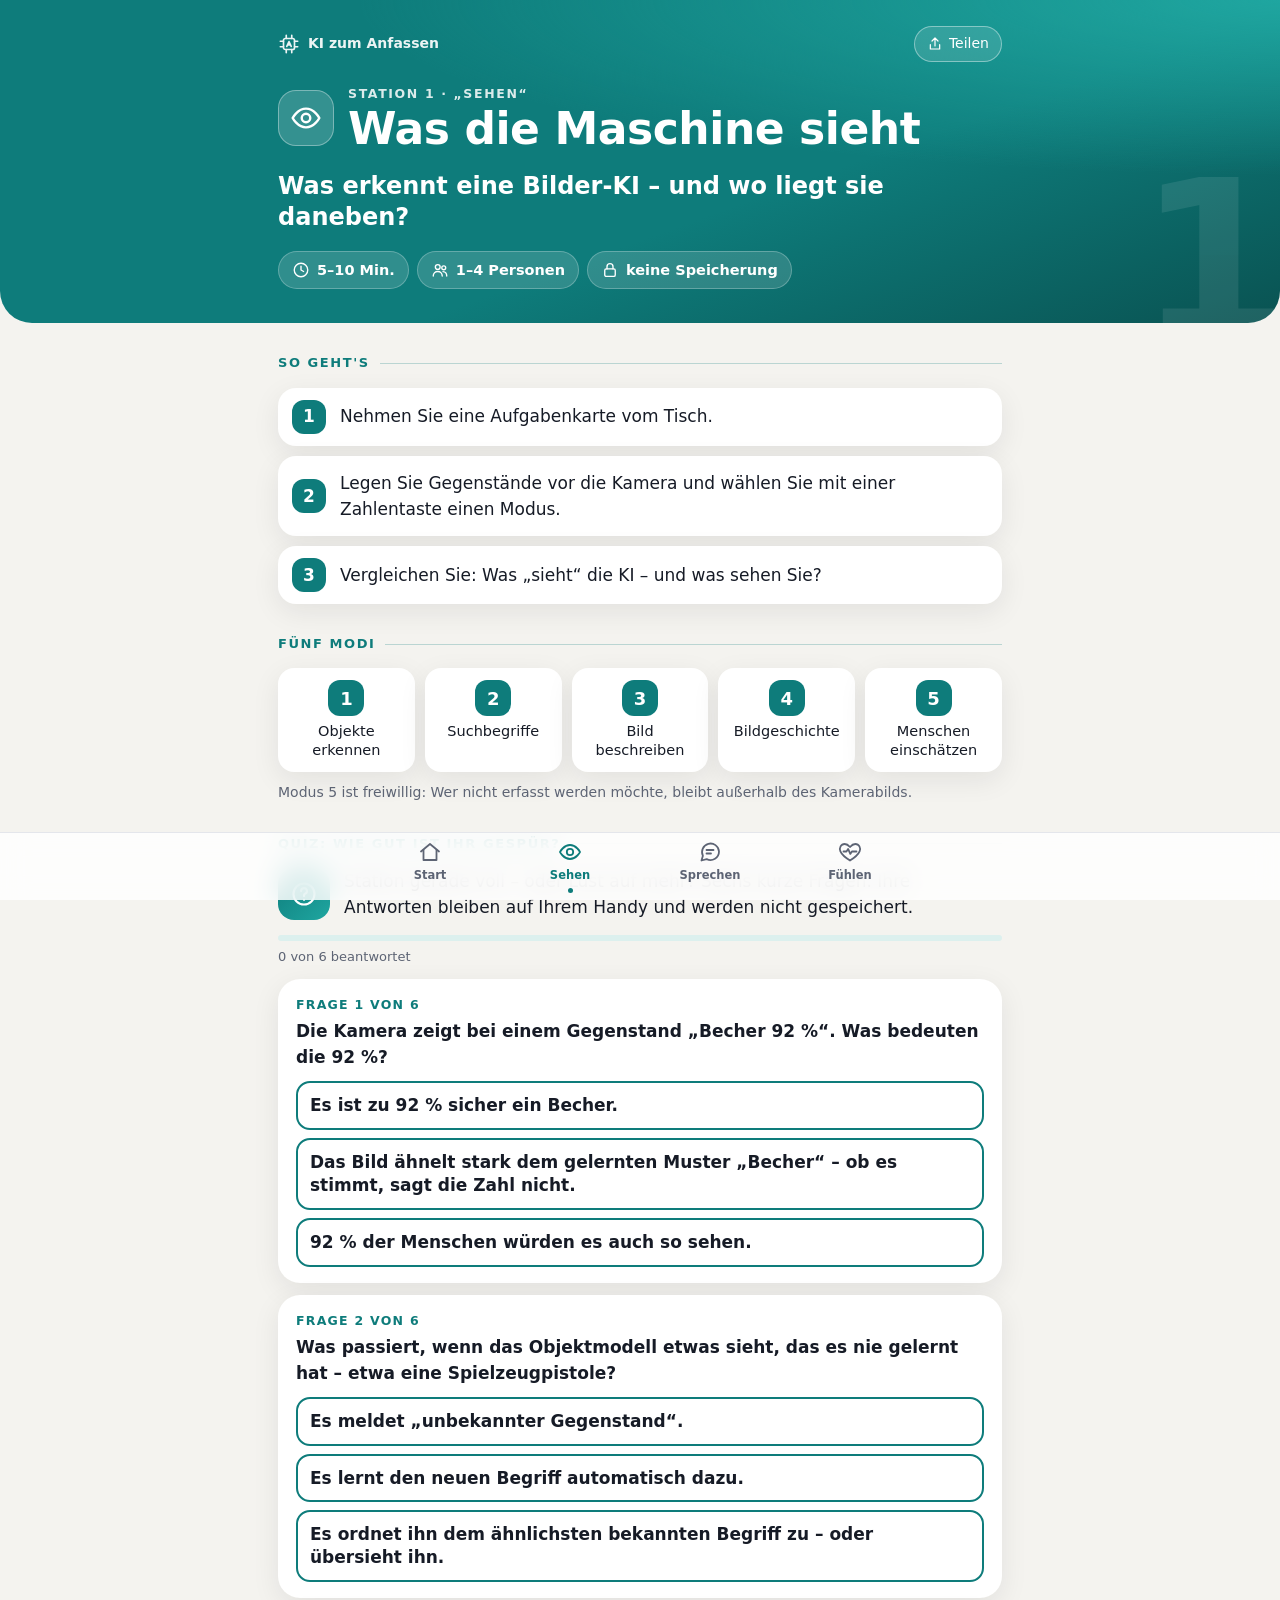
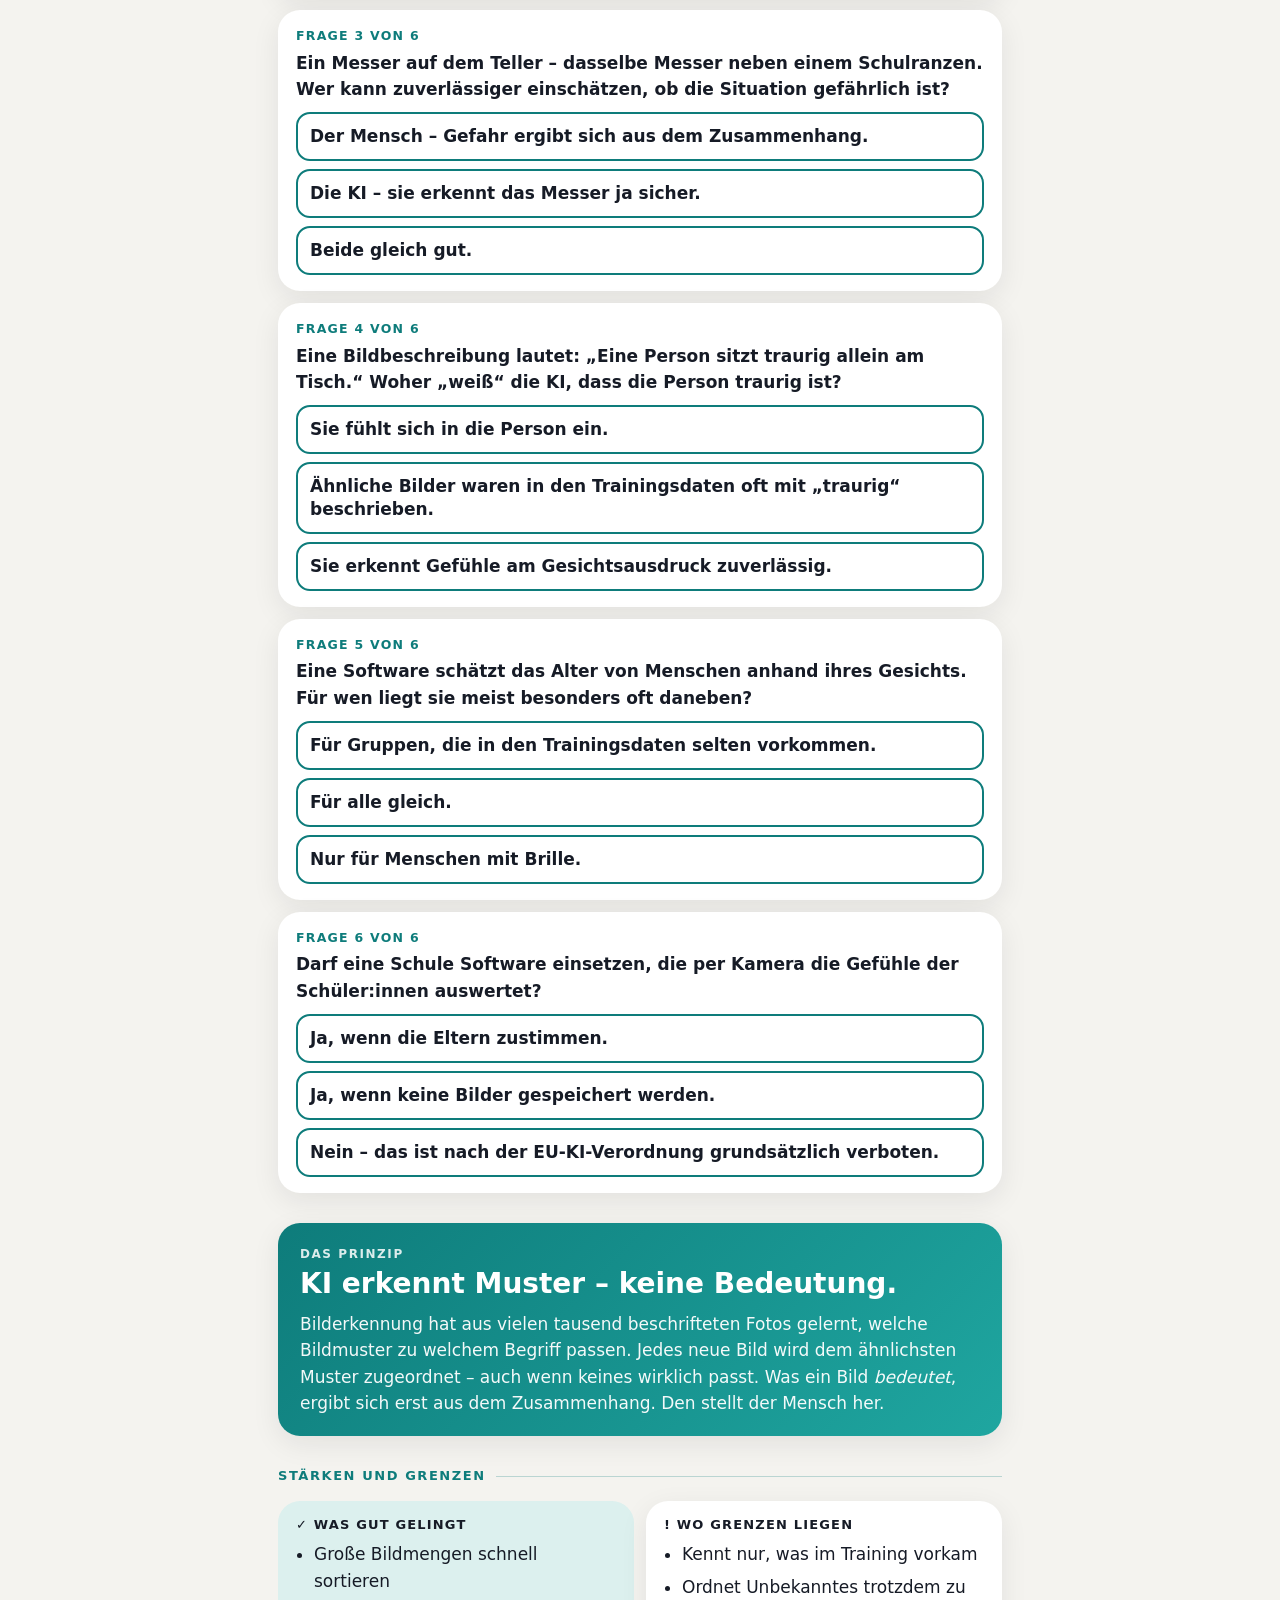
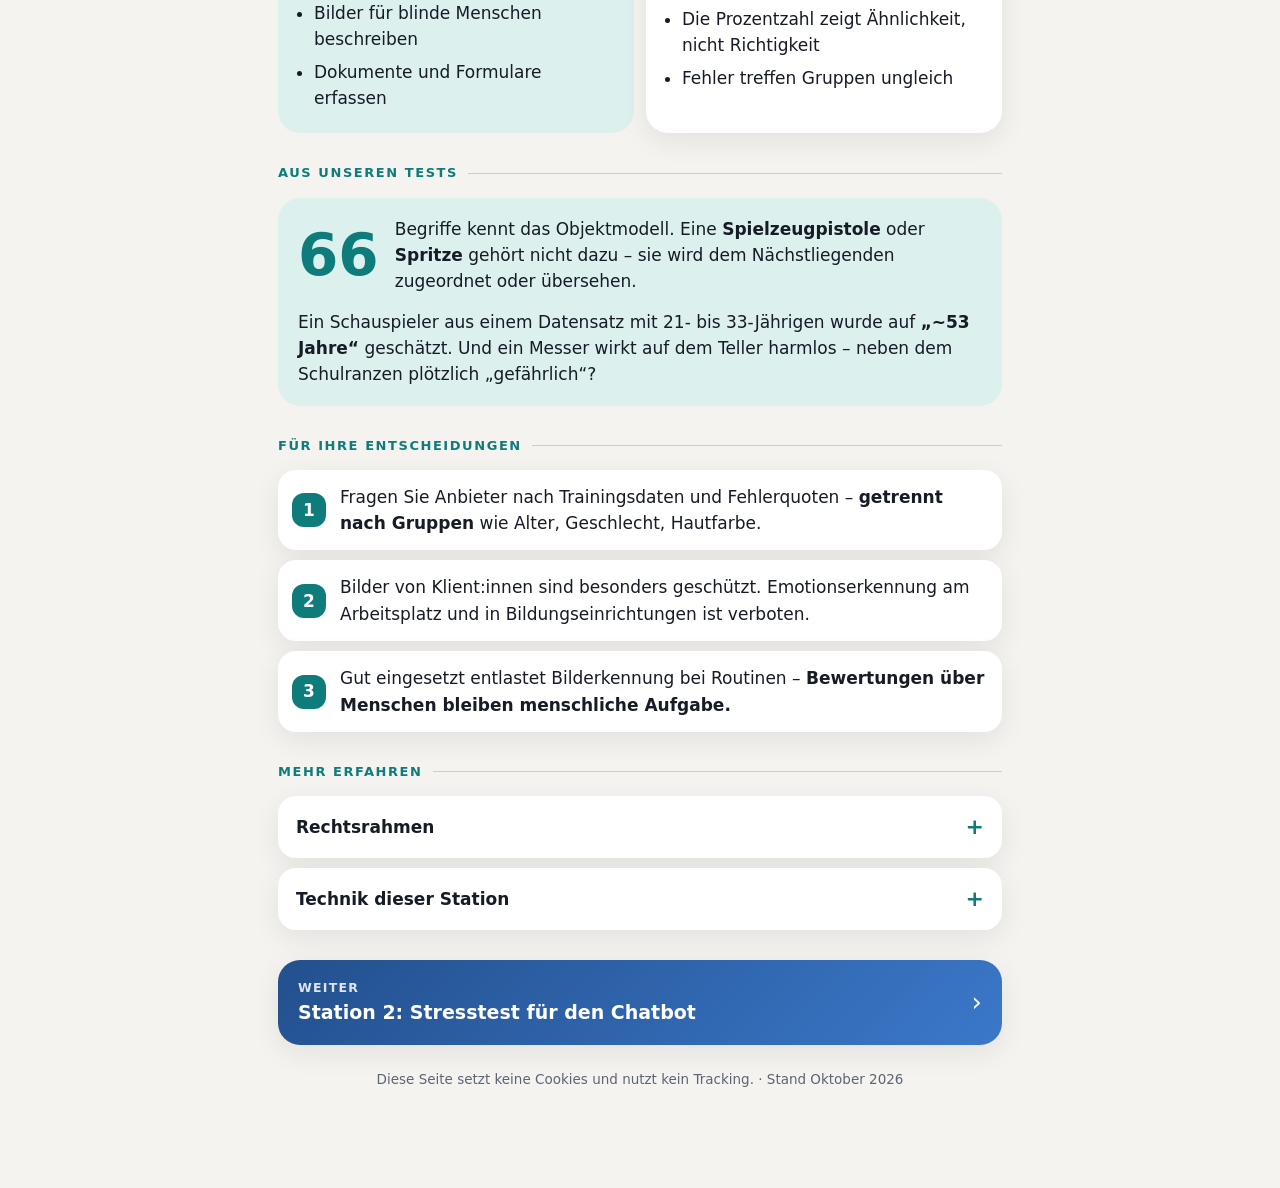
==== site/station-1.html @ 9f05d9ee "changed order" ====
<!DOCTYPE html>
<html lang="de">
<head>
<meta charset="utf-8">
<meta name="viewport" content="width=device-width, initial-scale=1, viewport-fit=cover">
<meta name="description" content="Station 1 „Sehen“: Was erkennt eine Bilder-KI – und wo liegt sie daneben?">
<meta name="theme-color" content="#0e7c7b">
<title>Station 1 · „Sehen“ – Was die Maschine sieht</title>
<link rel="icon" href="assets/favicon.svg" type="image/svg+xml">
<link rel="stylesheet" href="assets/style.css">
<script src="assets/app.js" defer></script>
</head>
<body class="st1" data-page="1">

<header class="hero" data-big="1">
  <div class="wrap">
    <div class="top">
      <a class="brand" href="index.html"><span data-icon="chip"></span>KI zum Anfassen</a>
      <button class="share" type="button"></button>
    </div>
    <div class="head">
      <span class="num" data-icon="eye"></span>
      <div><div class="kicker">Station 1 · „Sehen“</div><h1>Was die Maschine sieht</h1></div>
    </div>
    <p class="lead">Was erkennt eine Bilder-KI – und wo liegt sie daneben?</p>
    <div class="pills">
      <span class="pill"><span data-icon="clock"></span>5–10 Min.</span>
      <span class="pill"><span data-icon="people"></span>1–4 Personen</span>
      <span class="pill"><span data-icon="lock"></span>keine Speicherung</span>
    </div>
  </div>
</header>

<main class="wrap">

  <section class="reveal">
    <h2>So geht's</h2>
    <ol class="steps">
      <li>Nehmen Sie eine Aufgabenkarte vom Tisch.</li>
      <li>Legen Sie Gegenstände vor die Kamera und wählen Sie mit einer Zahlentaste einen Modus.</li>
      <li>Vergleichen Sie: Was „sieht“ die KI – und was sehen Sie?</li>
    </ol>
  </section>

  <section class="reveal">
    <h2>Fünf Modi</h2>
    <div class="modes">
      <div><b>1</b>Objekte erkennen</div>
      <div><b>2</b>Suchbegriffe</div>
      <div><b>3</b>Bild beschreiben</div>
      <div><b>4</b>Bildgeschichte</div>
      <div><b>5</b>Menschen einschätzen</div>
    </div>
    <p class="small muted" style="margin-top:10px">Modus 5 ist freiwillig: Wer nicht erfasst werden möchte, bleibt außerhalb des Kamerabilds.</p>
  </section>

  <section class="reveal quiz" id="quiz">
    <h2>Quiz: Wie gut ist Ihr Gespür?</h2>
    <div class="quiz-intro">
      <span class="badge" data-icon="quiz"></span>
      <p>Station gerade voll – oder Lust auf mehr? Sechs kurze Fragen. Ihre Antworten bleiben auf Ihrem Handy und werden nicht gespeichert.</p>
    </div>
    <div class="progress"><span></span></div>
    <div class="progress-label"></div>

    <div class="qq" data-answer="b">
      <div class="qn"></div>
      <p class="q">Die Kamera zeigt bei einem Gegenstand „Becher 92 %“. Was bedeuten die 92 %?</p>
      <div class="opts">
        <button type="button" data-a="a">Es ist zu 92 % sicher ein Becher.</button>
        <button type="button" data-a="b">Das Bild ähnelt stark dem gelernten Muster „Becher“ – ob es stimmt, sagt die Zahl nicht.</button>
        <button type="button" data-a="c">92 % der Menschen würden es auch so sehen.</button>
      </div>
      <div class="res">Die Zahl beschreibt Ähnlichkeit, nicht Richtigkeit. Auch völlig falsche Zuordnungen können hohe Werte haben.</div>
    </div>

    <div class="qq" data-answer="c">
      <div class="qn"></div>
      <p class="q">Was passiert, wenn das Objektmodell etwas sieht, das es nie gelernt hat – etwa eine Spielzeugpistole?</p>
      <div class="opts">
        <button type="button" data-a="a">Es meldet „unbekannter Gegenstand“.</button>
        <button type="button" data-a="b">Es lernt den neuen Begriff automatisch dazu.</button>
        <button type="button" data-a="c">Es ordnet ihn dem ähnlichsten bekannten Begriff zu – oder übersieht ihn.</button>
      </div>
      <div class="res">Das Modell kennt nur seine 80 gelernten Begriffe und lernt im Einsatz nicht dazu. Alles andere wird irgendwo einsortiert.</div>
    </div>

    <div class="qq" data-answer="a">
      <div class="qn"></div>
      <p class="q">Ein Messer auf dem Teller – dasselbe Messer neben einem Schulranzen. Wer kann zuverlässiger einschätzen, ob die Situation gefährlich ist?</p>
      <div class="opts">
        <button type="button" data-a="a">Der Mensch – Gefahr ergibt sich aus dem Zusammenhang.</button>
        <button type="button" data-a="b">Die KI – sie erkennt das Messer ja sicher.</button>
        <button type="button" data-a="c">Beide gleich gut.</button>
      </div>
      <div class="res">Ein Bildmodell sieht Pixel und Muster. Absicht, Vorgeschichte und Bedeutung einer Situation kennt es nicht.</div>
    </div>

    <div class="qq" data-answer="b">
      <div class="qn"></div>
      <p class="q">Eine Bildbeschreibung lautet: „Eine Person sitzt traurig allein am Tisch.“ Woher „weiß“ die KI, dass die Person traurig ist?</p>
      <div class="opts">
        <button type="button" data-a="a">Sie fühlt sich in die Person ein.</button>
        <button type="button" data-a="b">Ähnliche Bilder waren in den Trainingsdaten oft mit „traurig“ beschrieben.</button>
        <button type="button" data-a="c">Sie erkennt Gefühle am Gesichtsausdruck zuverlässig.</button>
      </div>
      <div class="res">Die Beschreibung entsteht aus gelernten Bild-Text-Mustern. Sie klingt einfühlsam, aber niemand fühlt mit – das ist die Vermenschlichungsfalle.</div>
    </div>

    <div class="qq" data-answer="a">
      <div class="qn"></div>
      <p class="q">Eine Software schätzt das Alter von Menschen anhand ihres Gesichts. Für wen liegt sie meist besonders oft daneben?</p>
      <div class="opts">
        <button type="button" data-a="a">Für Gruppen, die in den Trainingsdaten selten vorkommen.</button>
        <button type="button" data-a="b">Für alle gleich.</button>
        <button type="button" data-a="c">Nur für Menschen mit Brille.</button>
      </div>
      <div class="res">Fehler treffen Gruppen ungleich – etwa Kinder, ältere Menschen oder Menschen mit dunkler Hautfarbe, wenn sie im Training seltener vorkamen. Fragen Sie Anbieter deshalb nach Fehlerquoten je Gruppe.</div>
    </div>

    <div class="qq" data-answer="c">
      <div class="qn"></div>
      <p class="q">Darf eine Schule Software einsetzen, die per Kamera die Gefühle der Schüler:innen auswertet?</p>
      <div class="opts">
        <button type="button" data-a="a">Ja, wenn die Eltern zustimmen.</button>
        <button type="button" data-a="b">Ja, wenn keine Bilder gespeichert werden.</button>
        <button type="button" data-a="c">Nein – das ist nach der EU-KI-Verordnung grundsätzlich verboten.</button>
      </div>
      <div class="res">Emotionserkennung am Arbeitsplatz und in Bildungseinrichtungen ist seit Februar 2025 verboten – außer aus medizinischen oder Sicherheitsgründen (Art. 5 KI-Verordnung).</div>
    </div>

    <div class="score">
      <div class="ring"><div class="inner"><span><b>0</b><small></small></span></div></div>
      <h3></h3>
      <p></p>
      <button type="button" class="again">Nochmal spielen</button>
    </div>
  </section>

  <section class="reveal">
    <div class="prinzip">
      <small>Das Prinzip</small>
      <strong>KI erkennt Muster – keine Bedeutung.</strong>
      <p>Bilderkennung hat aus vielen tausend beschrifteten Fotos gelernt, welche Bildmuster zu welchem Begriff passen. Jedes neue Bild wird dem ähnlichsten Muster zugeordnet – auch wenn keines wirklich passt. Was ein Bild <i>bedeutet</i>, ergibt sich erst aus dem Zusammenhang. Den stellt der Mensch her.</p>
    </div>
  </section>

  <section class="reveal">
    <h2>Stärken und Grenzen</h2>
    <div class="sg">
      <div class="plus"><h3>✓ Was gut gelingt</h3><ul>
        <li>Große Bildmengen schnell sortieren</li>
        <li>Bilder für blinde Menschen beschreiben</li>
        <li>Dokumente und Formulare erfassen</li></ul></div>
      <div class="minus"><h3>! Wo Grenzen liegen</h3><ul>
        <li>Kennt nur, was im Training vorkam</li>
        <li>Ordnet Unbekanntes trotzdem zu</li>
        <li>Die Prozentzahl zeigt Ähnlichkeit, nicht Richtigkeit</li>
        <li>Fehler treffen Gruppen ungleich</li></ul></div>
    </div>
  </section>

  <section class="reveal">
    <h2>Aus unseren Tests</h2>
    <div class="soft">
      <div class="big80"><span class="val" data-count="80">80</span><p style="margin:0">Begriffe kennt das Objektmodell. Eine <b>Spielzeugpistole</b> oder <b>Spritze</b> gehört nicht dazu – sie wird dem Nächstliegenden zugeordnet oder übersehen.</p></div>
      <p style="margin-top:14px">Ein Schauspieler aus einem Datensatz mit 21- bis 33-Jährigen wurde auf <b>„~53 Jahre“</b> geschätzt. Und ein Messer wirkt auf dem Teller harmlos – neben dem Schulranzen plötzlich „gefährlich“?</p>
    </div>
  </section>

  <section class="reveal">
    <h2>Für Ihre Entscheidungen</h2>
    <ol class="steps">
      <li><span>Fragen Sie Anbieter nach Trainingsdaten und Fehlerquoten – <b>getrennt nach Gruppen</b> wie Alter, Geschlecht, Hautfarbe.</span></li>
      <li><span>Bilder von Klient:innen sind besonders geschützt. Emotionserkennung am Arbeitsplatz und in Bildungseinrichtungen ist verboten.</span></li>
      <li><span>Gut eingesetzt entlastet Bilderkennung bei Routinen – <b>Bewertungen über Menschen bleiben menschliche Aufgabe.</b></span></li>
    </ol>
  </section>

  <section class="reveal">
    <h2>Mehr erfahren</h2>
    <details>
      <summary>Rechtsrahmen</summary>
      <ul class="clean">
        <li>Biometrische Daten sind besonders geschützt (Art. 9 DSGVO).</li>
        <li>Biometrische KI-Systeme gelten häufig als Hochrisiko-KI (Anhang III KI-Verordnung).</li>
        <li>Emotionserkennung am Arbeitsplatz und in Bildungseinrichtungen ist verboten, außer aus medizinischen oder Sicherheitsgründen (Art. 5 Abs. 1 lit. f KI-Verordnung).</li>
      </ul>
      <p class="small muted">Stand Oktober 2026 · keine Rechtsberatung</p>
    </details>
    <details>
      <summary>Technik dieser Station</summary>
      <ul class="clean">
        <li><b>Objekte:</b> YOLO11, trainiert auf dem COCO-Datensatz (rund 120.000 Fotos, 80 Begriffe)</li>
        <li><b>Suchbegriffe:</b> YOLO-World – findet beliebige vorgegebene Begriffe</li>
        <li><b>Bildbeschreibung:</b> Gemma 3 (12 Mrd. Parameter, Google, frei verfügbar)</li>
        <li><b>Gesichter:</b> InsightFace (Alter, Geschlecht), HSEmotion (Emotion)</li>
        <li>Alles läuft lokal auf einem Laptop mit Grafikkarte – ohne Internet.</li>
      </ul>
      <p class="small muted">Quellen: Lin u.a. (2014): Microsoft COCO · Livingstone &amp; Russo (2018): RAVDESS</p>
    </details>
  </section>

  <a class="next st2 reveal" href="station-2.html"><span><small>Weiter</small><strong>Station 2: Stresstest für den Chatbot</strong></span><span style="font-size:26px">›</span></a>
</main>

<footer>Diese Seite setzt keine Cookies und nutzt kein Tracking. · Stand Oktober 2026<!--BUILD--></footer>
</body>
</html>
---- site/assets/style.css ----
/* KI zum Anfassen – Begleitseite. Mobil zuerst, keine externen Ressourcen, kein Tracking. */
:root {
  --ink: #161b26; --muted: #5d6474; --line: #e4e6eb; --bg: #f4f3ef; --card: #ffffff; --shadow: 0 8px 28px rgba(20, 24, 36, .08);
  --c0: #2b3140; --c0b: #4a5368; --c0-soft: #e9eaee;
  --c1: #0e7c7b; --c1b: #1fa6a0; --c1-soft: #dcf0ee;
  --c2: #23508e; --c2b: #3b78c9; --c2-soft: #e1e9f5;
  --c3: #a3283f; --c3b: #d0485f; --c3-soft: #f7e3e7;
  --accent: #f2b705;
  --radius: 22px;
  --nav-h: 68px;
}
@media (prefers-color-scheme: dark) {
  :root { --ink: #eceef3; --muted: #a3a9b6; --line: #2c3240; --bg: #11141b; --card: #1a1f29; --shadow: 0 8px 28px rgba(0,0,0,.35);
          --c0-soft: #232835; --c1-soft: #12302f; --c2-soft: #15233a; --c3-soft: #34161d; }
}
* { box-sizing: border-box; }
html { -webkit-text-size-adjust: 100%; scroll-behavior: smooth; }
body { margin: 0; font-family: system-ui, -apple-system, "Segoe UI", Roboto, "Helvetica Neue", Arial, sans-serif;
       font-size: 17px; line-height: 1.55; color: var(--ink); background: var(--bg);
       padding-bottom: calc(var(--nav-h) + env(safe-area-inset-bottom)); }
a { color: inherit; }
svg.ic { fill: none; stroke: currentColor; stroke-width: 1.8; stroke-linecap: round; stroke-linejoin: round; display: block; }

.st0 { --c: var(--c0); --cb: var(--c0b); --c-soft: var(--c0-soft); }
.st1 { --c: var(--c1); --cb: var(--c1b); --c-soft: var(--c1-soft); }
.st2 { --c: var(--c2); --cb: var(--c2b); --c-soft: var(--c2-soft); }
.st3 { --c: var(--c3); --cb: var(--c3b); --c-soft: var(--c3-soft); }

.wrap { max-width: 760px; margin: 0 auto; padding: 0 18px; }

/* ---------- Kopfbereich ---------- */
.hero { position: relative; overflow: hidden; color: #fff; padding: calc(26px + env(safe-area-inset-top)) 0 34px;
        background: radial-gradient(120% 90% at 100% 0%, var(--cb) 0%, transparent 60%), linear-gradient(160deg, var(--c), var(--c) 60%, #000 180%);
        border-radius: 0 0 32px 32px; }
.hero::after { content: attr(data-big); position: absolute; right: -10px; bottom: -48px; font-size: 220px; font-weight: 900;
               line-height: 1; opacity: .09; pointer-events: none; }
.hero .top { display: flex; align-items: center; justify-content: space-between; gap: 10px; margin-bottom: 22px; }
.brand { display: flex; align-items: center; gap: 8px; font-weight: 700; font-size: 14px; text-decoration: none; opacity: .92; }
.brand .ic { width: 22px; height: 22px; }
.share { appearance: none; border: 1px solid rgba(255,255,255,.4); background: rgba(255,255,255,.12); color: #fff;
         border-radius: 99px; padding: 6px 12px; font: inherit; font-size: 14px; display: inline-flex; align-items: center; gap: 6px; cursor: pointer; }
.share .ic { width: 16px; height: 16px; }
.hero .head { display: flex; align-items: center; gap: 14px; }
.hero .num { flex: none; width: 56px; height: 56px; border-radius: 18px; background: rgba(255,255,255,.16);
             border: 1px solid rgba(255,255,255,.35); display: flex; align-items: center; justify-content: center; }
.hero .num .ic { width: 32px; height: 32px; }
.kicker { font-size: 12.5px; letter-spacing: .13em; text-transform: uppercase; font-weight: 700; opacity: .85; }
.hero h1 { margin: 2px 0 0; font-size: clamp(28px, 7.5vw, 44px); line-height: 1.08; font-weight: 850; letter-spacing: -.01em; }
.hero .lead { margin: 18px 0 0; font-size: clamp(19px, 4.8vw, 24px); font-weight: 650; line-height: 1.3; }
.hero .pills { margin-top: 18px; }
.hero .pill { background: rgba(255,255,255,.14); color: #fff; border: 1px solid rgba(255,255,255,.25); }

/* ---------- Abschnitte ---------- */
main { padding-top: 6px; }
section { margin: 30px 0; }
h2 { display: flex; align-items: center; gap: 10px; font-size: 13px; letter-spacing: .12em; text-transform: uppercase;
     color: var(--c); margin: 0 0 14px; font-weight: 800; }
h2::after { content: ""; flex: 1; height: 1px; background: currentColor; opacity: .25; }
h3 { margin: 0 0 4px; font-size: 18px; line-height: 1.3; }
p { margin: 0 0 10px; }
.muted { color: var(--muted); }
.small { font-size: 14px; }

.card { background: var(--card); border-radius: var(--radius); padding: 18px 20px; box-shadow: var(--shadow); }
.card > :last-child { margin-bottom: 0; }
.soft { background: var(--c-soft); border-radius: var(--radius); padding: 18px 20px; }
.soft > :last-child { margin-bottom: 0; }

/* Prinzip */
.prinzip { position: relative; border-radius: var(--radius); padding: 22px 22px 20px; color: #fff;
           background: linear-gradient(135deg, var(--c), var(--cb)); box-shadow: var(--shadow); }
.prinzip small { display: block; font-size: 12px; letter-spacing: .13em; text-transform: uppercase; opacity: .85; font-weight: 700; margin-bottom: 4px; }
.prinzip strong { display: block; font-size: clamp(22px, 5.6vw, 28px); line-height: 1.2; font-weight: 850; }
.prinzip p { margin: 10px 0 0; opacity: .95; }

/* Schritte */
ol.steps { list-style: none; padding: 0; margin: 0; counter-reset: s; display: grid; gap: 10px; }
ol.steps li { counter-increment: s; position: relative; background: var(--card); box-shadow: var(--shadow);
              border-radius: 18px; padding: 14px 16px 14px 62px; min-height: 58px; display: flex; align-items: center; }
ol.steps li::before { content: counter(s); position: absolute; left: 14px; top: 50%; transform: translateY(-50%);
                      width: 34px; height: 34px; border-radius: 12px; background: var(--c); color: #fff; font-weight: 800;
                      display: flex; align-items: center; justify-content: center; }
ul.clean { padding-left: 20px; margin: 0; }
ul.clean li { margin-bottom: 8px; }

/* Pills */
.pills { display: flex; flex-wrap: wrap; gap: 8px; }
.pill { display: inline-flex; align-items: center; gap: 7px; background: var(--c-soft); border-radius: 99px;
        padding: 7px 13px; font-size: 14.5px; font-weight: 600; }
.pill .ic { width: 18px; height: 18px; }

/* Stärken / Grenzen */
.sg { display: grid; gap: 12px; }
@media (min-width: 620px) { .sg { grid-template-columns: 1fr 1fr; } }
.sg > div { border-radius: var(--radius); padding: 16px 18px; }
.sg .plus { background: var(--c-soft); }
.sg .minus { background: var(--card); box-shadow: var(--shadow); }
.sg h3 { font-size: 13px; text-transform: uppercase; letter-spacing: .09em; margin-bottom: 8px; }
.sg ul { margin: 0; padding-left: 18px; }
.sg li { margin-bottom: 6px; }

/* Modi-Raster */
.modes { display: grid; grid-template-columns: repeat(auto-fit, minmax(118px, 1fr)); gap: 10px; }
.modes div { background: var(--card); box-shadow: var(--shadow); border-radius: 16px; padding: 12px 10px; text-align: center; font-size: 14.5px; line-height: 1.3; }
.modes b { display: flex; align-items: center; justify-content: center; margin: 0 auto 6px; width: 36px; height: 36px;
           border-radius: 12px; background: var(--c); color: #fff; font-size: 18px; }

/* Zahlen / Raster */
.scores { display: grid; grid-template-columns: repeat(3, 1fr); gap: 10px; text-align: center; }
.scores > div { background: var(--card); box-shadow: var(--shadow); border-radius: 18px; padding: 14px 6px 12px; }
.scores .val { display: block; font-size: clamp(26px, 7vw, 34px); font-weight: 850; color: var(--c); line-height: 1.1; font-variant-numeric: tabular-nums; }
.scores span { font-size: 13.5px; color: var(--muted); }
.grid100 { display: grid; grid-template-columns: repeat(10, 1fr); gap: 2.5px; max-width: 110px; margin: 0 auto 10px; }
.grid100 i { aspect-ratio: 1; border-radius: 50%; border: 1.5px solid var(--c); transition: background-color .25s; }
.grid100 i.on { background: var(--c); }

.pair { display: grid; gap: 8px; margin-top: 10px; }
@media (min-width: 520px) { .pair { grid-template-columns: 1fr 1fr; } }
.pair div { background: var(--card); border-radius: 14px; padding: 12px 14px; }
.quote { font-style: italic; }
.big80 { display: flex; align-items: center; gap: 16px; }
.big80 .val { font-size: 58px; font-weight: 900; color: var(--c); line-height: 1; font-variant-numeric: tabular-nums; }

/* Startseite: Stationskacheln */
.tiles { display: grid; gap: 12px; }
.tile { position: relative; display: flex; align-items: center; gap: 14px; text-decoration: none; color: #fff; overflow: hidden;
        border-radius: var(--radius); padding: 18px; background: linear-gradient(135deg, var(--c), var(--cb)); box-shadow: var(--shadow);
        transition: transform .15s; }
.tile:active { transform: scale(.98); }
.tile .tnum { flex: none; width: 46px; height: 46px; border-radius: 15px; background: rgba(255,255,255,.18);
              display: flex; align-items: center; justify-content: center; }
.tile .tnum .ic { width: 26px; height: 26px; }
.tile .k { font-size: 12px; letter-spacing: .12em; text-transform: uppercase; opacity: .85; font-weight: 700; }
.tile h3 { margin: 0; font-size: 19px; }
.tile p { margin: 3px 0 0; font-size: 14.5px; opacity: .92; line-height: 1.35; }
.tile .arrow { margin-left: auto; font-size: 26px; opacity: .9; }

/* Wischkarten (vier Fragen) */
.swipe { display: grid; grid-auto-flow: column; grid-auto-columns: 78%; gap: 12px; overflow-x: auto; scroll-snap-type: x mandatory;
         padding: 4px 18px 14px; margin: 0 -18px; scrollbar-width: none; }
.swipe::-webkit-scrollbar { display: none; }
@media (min-width: 700px) { .swipe { grid-auto-flow: row; grid-template-columns: 1fr 1fr; grid-auto-columns: auto; overflow: visible; margin: 0; padding: 4px 0; } }
.swipe .q { scroll-snap-align: start; background: var(--card); box-shadow: var(--shadow); border-radius: var(--radius); padding: 18px; }
.swipe .q .w { font-size: 30px; font-weight: 900; color: var(--c); line-height: 1; }
.swipe .q .n { float: right; font-size: 13px; color: var(--muted); }
.hint-swipe { font-size: 13px; color: var(--muted); margin-top: -4px; }
@media (min-width: 700px) { .hint-swipe { display: none; } }

/* Quiz */
.quiz-intro { display: flex; align-items: center; gap: 14px; }
.quiz-intro .badge { flex: none; width: 52px; height: 52px; border-radius: 16px; background: linear-gradient(135deg, var(--c), var(--cb));
                     color: #fff; display: flex; align-items: center; justify-content: center; }
.quiz-intro .badge .ic { width: 28px; height: 28px; }
.quiz-intro p { margin: 0; }
.progress { height: 6px; border-radius: 99px; background: var(--c-soft); overflow: hidden; margin: 14px 0 6px; }
.progress span { display: block; height: 100%; width: 0; background: var(--c); border-radius: 99px; transition: width .4s ease; }
.progress-label { font-size: 13px; color: var(--muted); margin-bottom: 12px; }
.quiz .qq { background: var(--card); box-shadow: var(--shadow); border-radius: var(--radius); padding: 16px 18px; margin-bottom: 12px; }
.quiz .qq .qn { font-size: 12.5px; font-weight: 800; letter-spacing: .1em; text-transform: uppercase; color: var(--c); margin-bottom: 4px; }
.quiz .qq p.q { font-weight: 650; }
.quiz .btns { display: flex; gap: 8px; }
.quiz .opts { display: grid; gap: 8px; }
.quiz button { flex: 1; appearance: none; border: 2px solid var(--c); background: transparent; color: var(--ink); border-radius: 14px;
               padding: 11px 12px; font: inherit; font-weight: 650; cursor: pointer; text-align: center; line-height: 1.35;
               transition: background-color .2s, transform .1s; }
.quiz .opts button { text-align: left; font-weight: 550; }
.quiz button:active { transform: scale(.98); }
.quiz .qq.done button { cursor: default; }
.quiz .qq.done button:not(.right):not(.wrong) { opacity: .45; }
.quiz button.right { background: #2e7d4f; border-color: #2e7d4f; color: #fff; }
.quiz button.wrong { background: #9a2a3c; border-color: #9a2a3c; color: #fff; }
.quiz .res { display: none; margin-top: 12px; font-size: 15.5px; background: var(--c-soft); border-radius: 14px; padding: 12px 14px; }
.quiz .res b.lead { display: block; margin-bottom: 2px; }
.quiz .qq.done .res { display: block; animation: pop .35s ease; }
@keyframes pop { from { opacity: 0; transform: translateY(6px); } to { opacity: 1; transform: none; } }

/* Ergebnis */
.score { display: none; text-align: center; background: var(--card); box-shadow: var(--shadow); border-radius: var(--radius); padding: 24px 20px; }
.score.show { display: block; animation: pop .5s ease; }
.ring { --p: 0; width: 132px; height: 132px; margin: 0 auto 14px; border-radius: 50%; display: grid; place-items: center;
        background: conic-gradient(var(--c) calc(var(--p) * 1%), var(--c-soft) 0); }
.ring .inner { width: 104px; height: 104px; border-radius: 50%; background: var(--card); display: grid; place-items: center; }
.ring b { font-size: 34px; font-weight: 900; color: var(--c); line-height: 1; }
.ring small { display: block; font-size: 13px; color: var(--muted); }
.score h3 { font-size: 22px; margin-bottom: 6px; }
.score p { color: var(--muted); }
.score .again { appearance: none; border: 2px solid var(--c); background: transparent; color: var(--c); border-radius: 99px;
                padding: 8px 18px; font: inherit; font-weight: 700; cursor: pointer; margin-top: 6px; }
.confetti { position: fixed; inset: 0; pointer-events: none; z-index: 20; overflow: hidden; }
.confetti i { position: absolute; top: -12px; width: 8px; height: 12px; border-radius: 2px; animation: fall 1.8s ease-in forwards; }
@keyframes fall { to { transform: translateY(105vh) rotate(540deg); opacity: .7; } }

/* Aufklappbare Details */
details { background: var(--card); box-shadow: var(--shadow); border-radius: 18px; padding: 14px 18px; margin-bottom: 10px; }
details summary { cursor: pointer; font-weight: 700; list-style: none; display: flex; align-items: center; justify-content: space-between; }
details summary::-webkit-details-marker { display: none; }
details summary::after { content: "+"; font-size: 22px; color: var(--c); transition: transform .2s; }
details[open] summary::after { transform: rotate(45deg); }
details[open] summary { margin-bottom: 10px; }
details > :last-child { margin-bottom: 0; }

/* Navigation unten */
nav.bottom { position: fixed; left: 0; right: 0; bottom: 0; z-index: 10; height: calc(var(--nav-h) + env(safe-area-inset-bottom));
             padding-bottom: env(safe-area-inset-bottom); display: flex; justify-content: center;
             background: color-mix(in srgb, var(--card) 82%, transparent); backdrop-filter: blur(14px); -webkit-backdrop-filter: blur(14px);
             border-top: 1px solid var(--line); }
nav.bottom .in { display: grid; grid-template-columns: repeat(4, 1fr); width: 100%; max-width: 560px; }
nav.bottom a { text-decoration: none; display: flex; flex-direction: column; align-items: center; justify-content: center; gap: 3px;
               font-size: 11.5px; font-weight: 600; color: var(--muted); }
nav.bottom a .ic { width: 24px; height: 24px; }
nav.bottom a.active { color: var(--c); }
nav.bottom a.active .dot { background: var(--c); }
nav.bottom .dot { width: 5px; height: 5px; border-radius: 50%; background: transparent; }

.next { display: flex; align-items: center; justify-content: space-between; gap: 12px; text-decoration: none; color: #fff;
        background: linear-gradient(135deg, var(--c), var(--cb)); border-radius: var(--radius); padding: 18px 20px; box-shadow: var(--shadow); }
.next small { display: block; opacity: .85; font-size: 12.5px; letter-spacing: .1em; text-transform: uppercase; font-weight: 700; }
.next strong { font-size: 19px; }

footer { padding: 24px 18px 30px; color: var(--muted); font-size: 13.5px; text-align: center; }
footer a { color: var(--muted); }

/* Einblenden beim Scrollen (nur mit JavaScript, respektiert reduzierte Bewegung) */
.js .reveal { opacity: 0; transform: translateY(18px); transition: opacity .6s ease, transform .6s ease; }
.js .reveal.in { opacity: 1; transform: none; }
@media (prefers-reduced-motion: reduce) {
  html { scroll-behavior: auto; }
  .js .reveal { opacity: 1; transform: none; transition: none; }
}
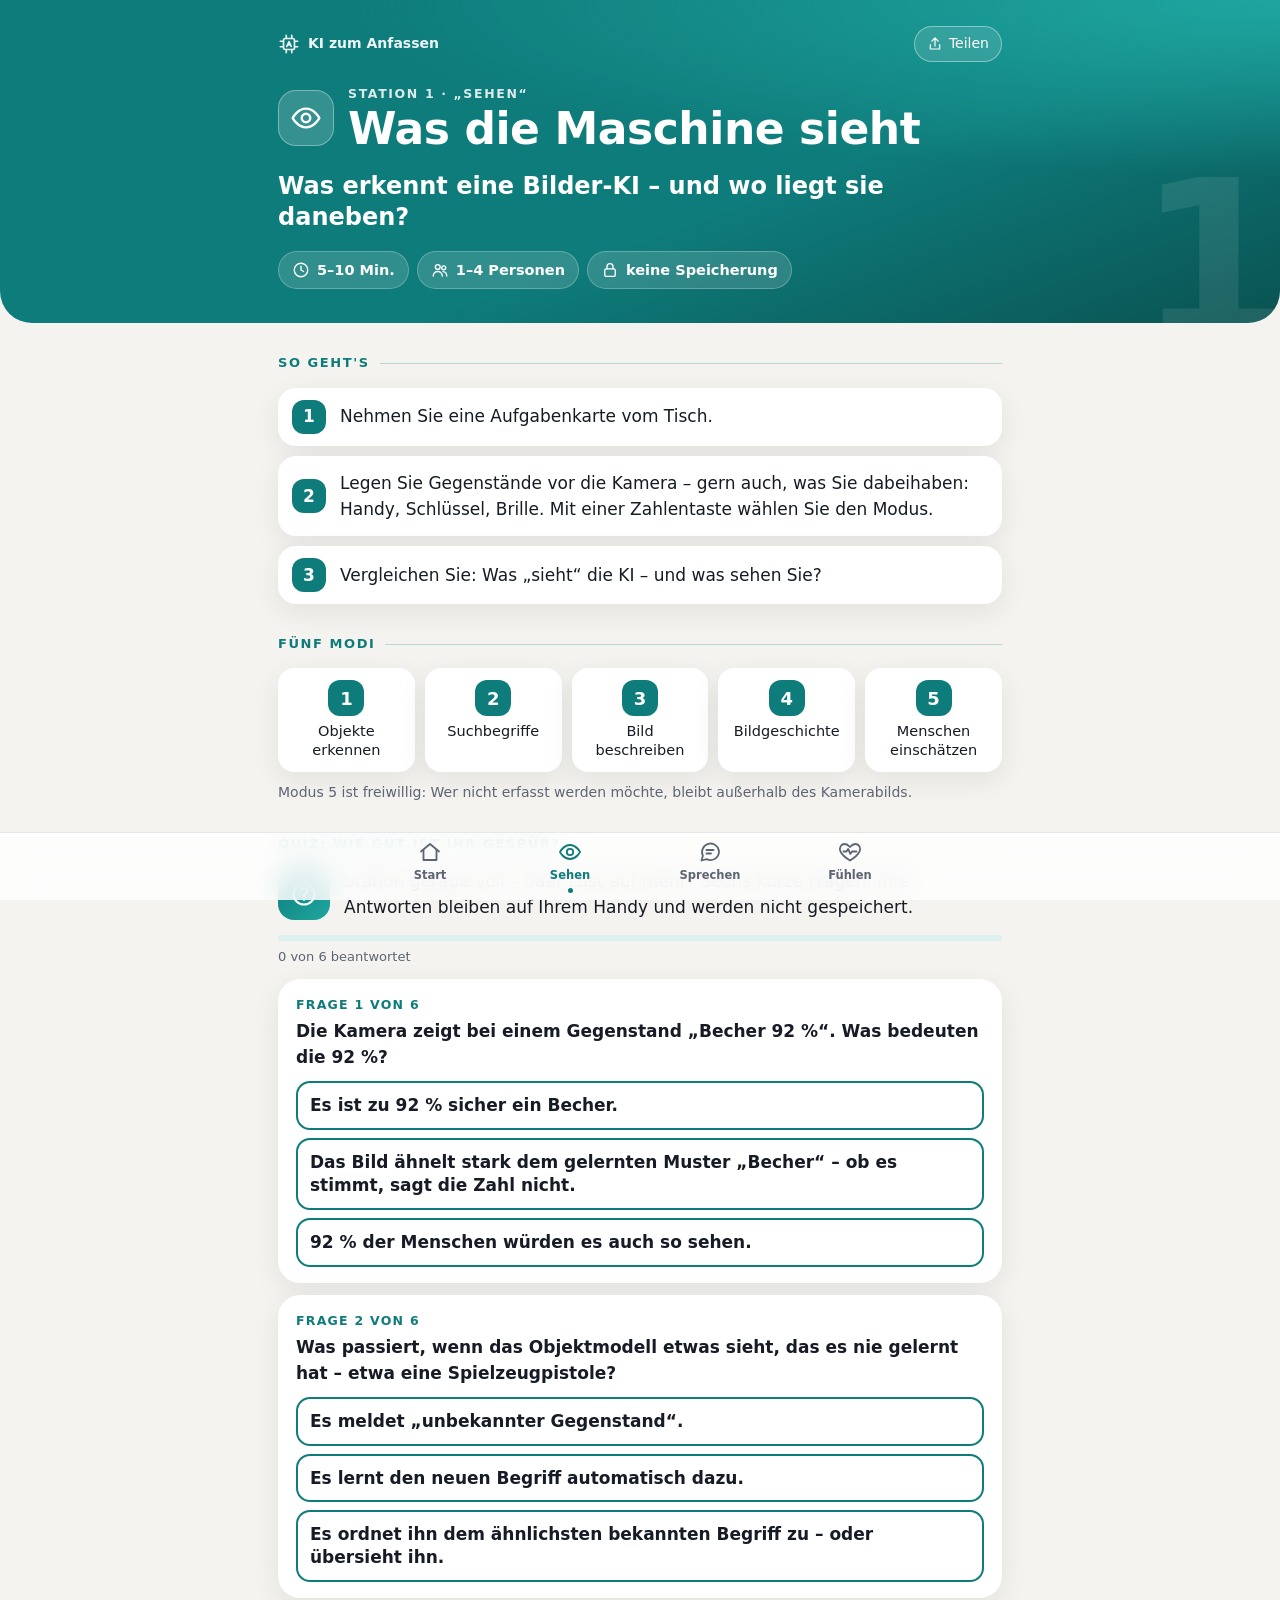
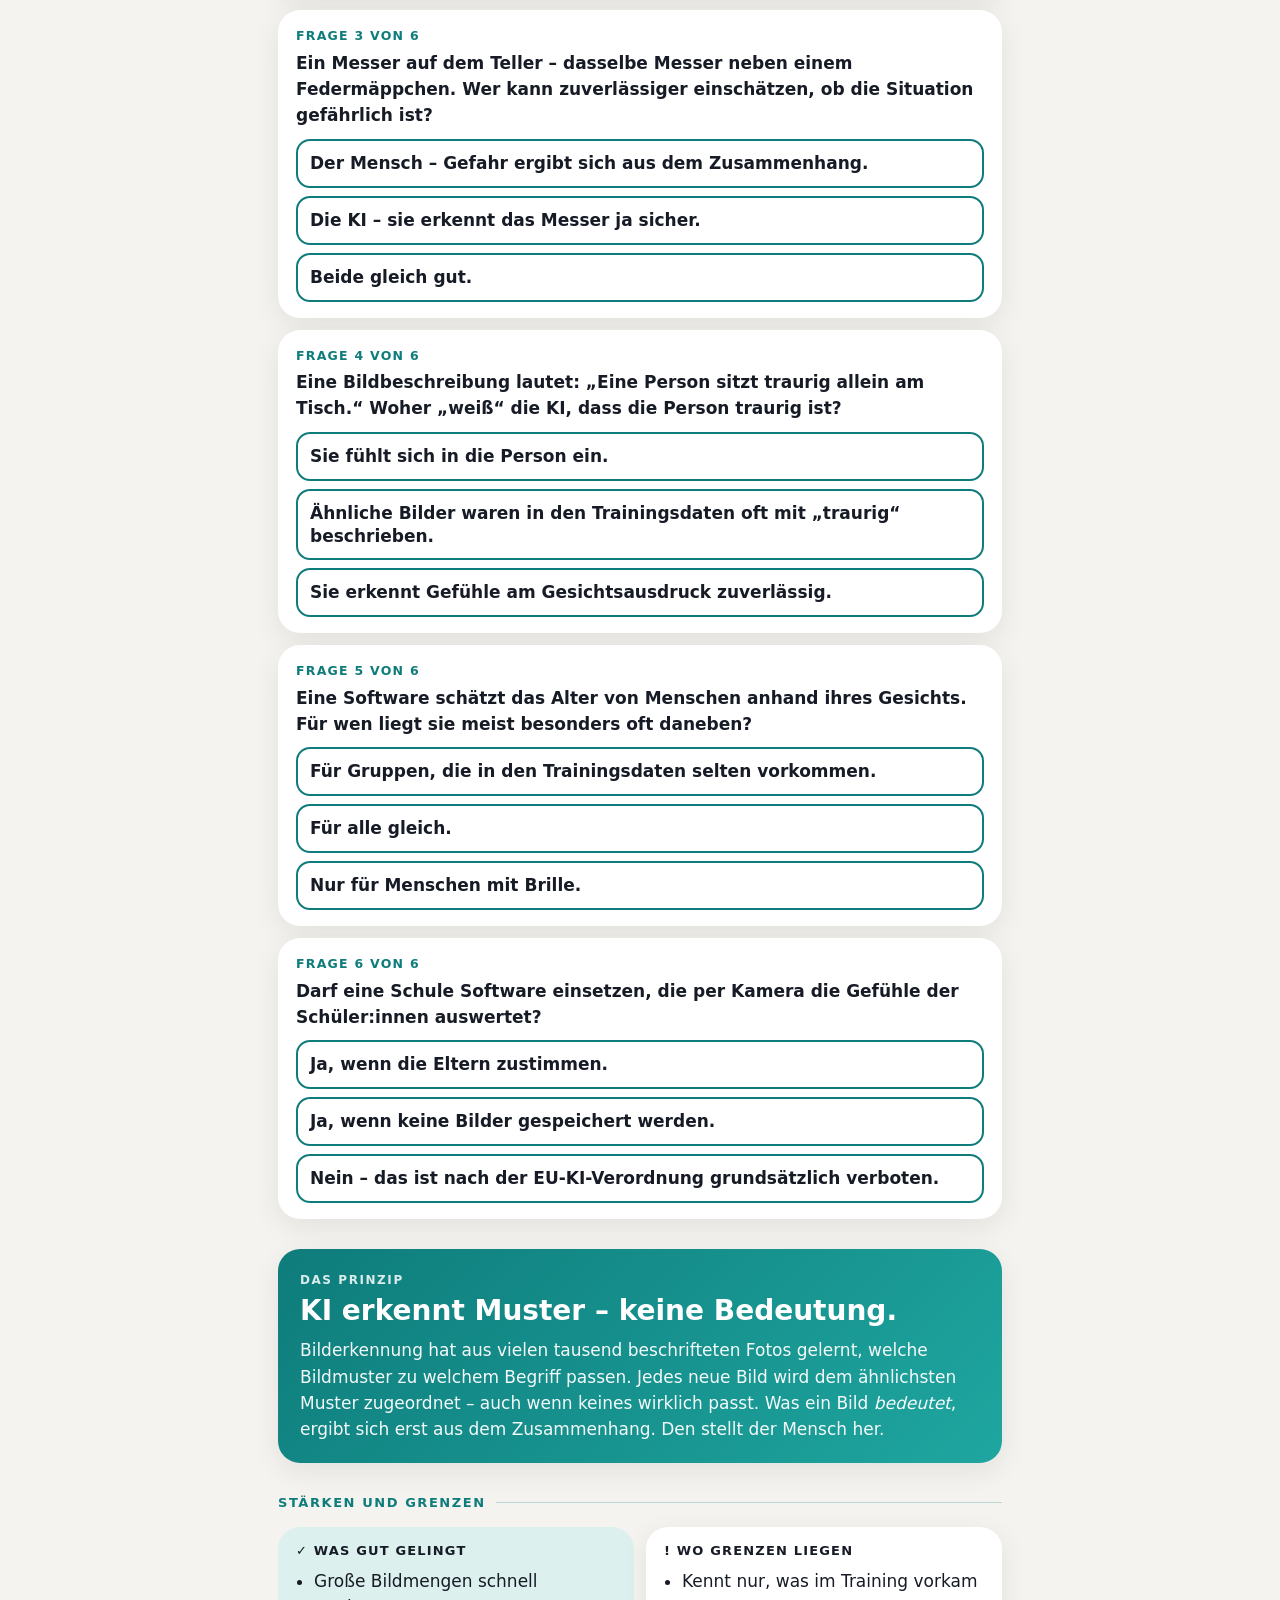
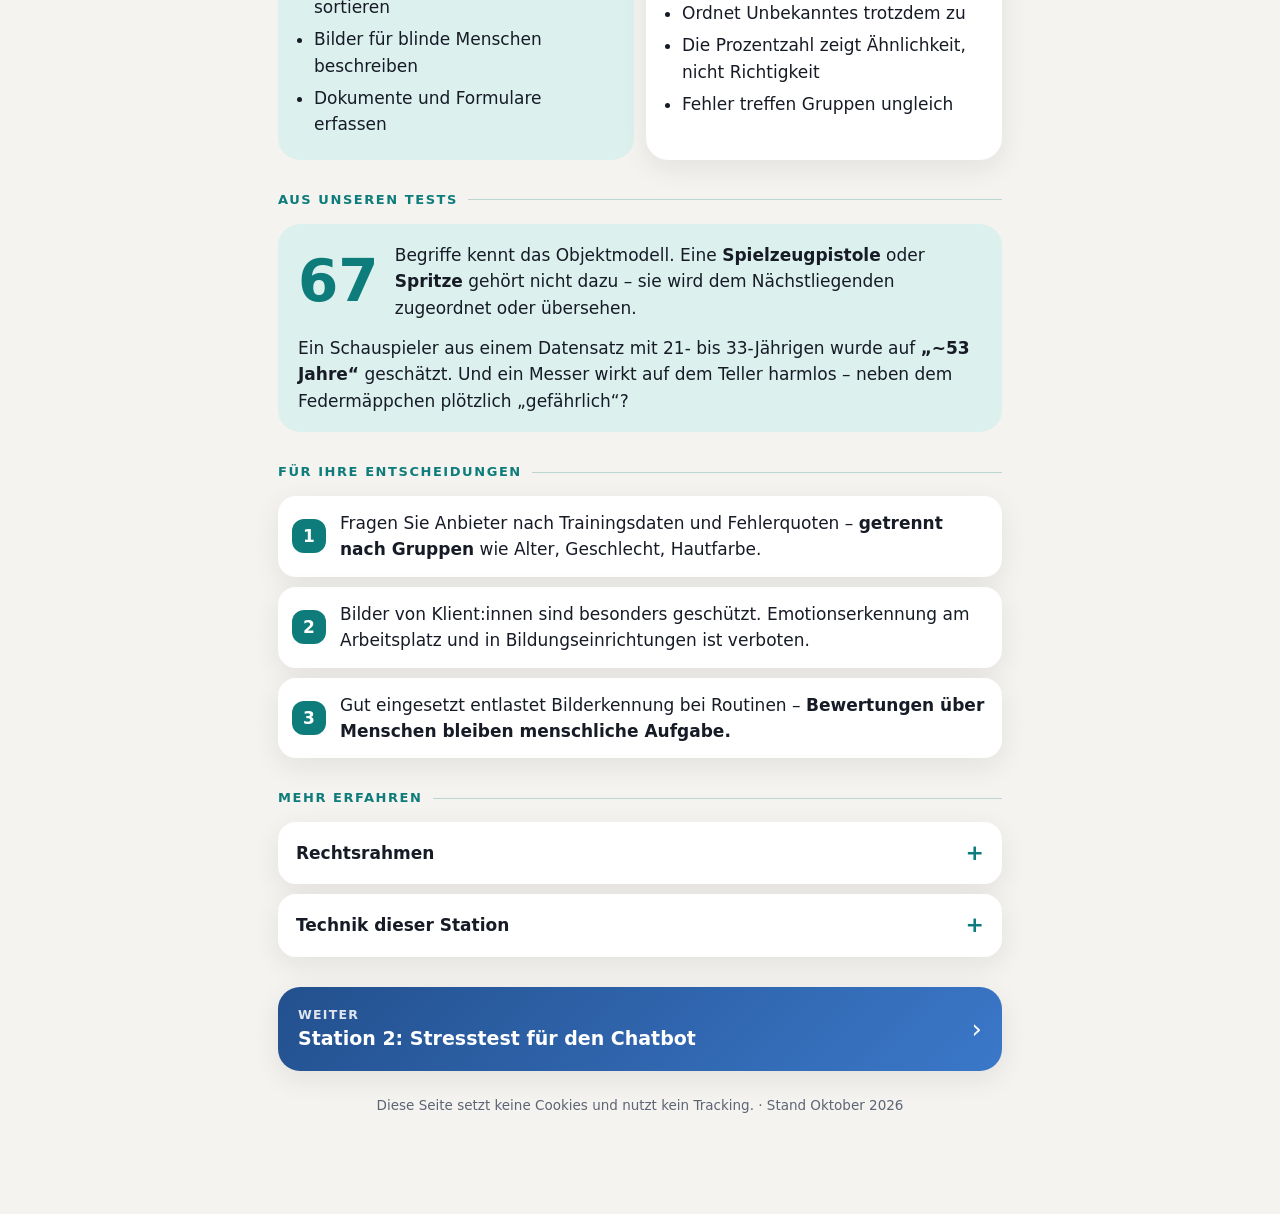
==== commit 03a2d00a: "timechange" ====
--- a/site/station-1.html
+++ b/site/station-1.html
@@ -37,7 +37,7 @@
     <h2>So geht's</h2>
     <ol class="steps">
       <li>Nehmen Sie eine Aufgabenkarte vom Tisch.</li>
-      <li>Legen Sie Gegenstände vor die Kamera und wählen Sie mit einer Zahlentaste einen Modus.</li>
+      <li>Legen Sie Gegenstände vor die Kamera – gern auch, was Sie dabeihaben: Handy, Schlüssel, Brille. Mit einer Zahlentaste wählen Sie den Modus.</li>
       <li>Vergleichen Sie: Was „sieht“ die KI – und was sehen Sie?</li>
     </ol>
   </section>
@@ -87,7 +87,7 @@
 
     <div class="qq" data-answer="a">
       <div class="qn"></div>
-      <p class="q">Ein Messer auf dem Teller – dasselbe Messer neben einem Schulranzen. Wer kann zuverlässiger einschätzen, ob die Situation gefährlich ist?</p>
+      <p class="q">Ein Messer auf dem Teller – dasselbe Messer neben einem Federmäppchen. Wer kann zuverlässiger einschätzen, ob die Situation gefährlich ist?</p>
       <div class="opts">
         <button type="button" data-a="a">Der Mensch – Gefahr ergibt sich aus dem Zusammenhang.</button>
         <button type="button" data-a="b">Die KI – sie erkennt das Messer ja sicher.</button>
@@ -164,7 +164,7 @@
     <h2>Aus unseren Tests</h2>
     <div class="soft">
       <div class="big80"><span class="val" data-count="80">80</span><p style="margin:0">Begriffe kennt das Objektmodell. Eine <b>Spielzeugpistole</b> oder <b>Spritze</b> gehört nicht dazu – sie wird dem Nächstliegenden zugeordnet oder übersehen.</p></div>
-      <p style="margin-top:14px">Ein Schauspieler aus einem Datensatz mit 21- bis 33-Jährigen wurde auf <b>„~53 Jahre“</b> geschätzt. Und ein Messer wirkt auf dem Teller harmlos – neben dem Schulranzen plötzlich „gefährlich“?</p>
+      <p style="margin-top:14px">Ein Schauspieler aus einem Datensatz mit 21- bis 33-Jährigen wurde auf <b>„~53 Jahre“</b> geschätzt. Und ein Messer wirkt auf dem Teller harmlos – neben dem Federmäppchen plötzlich „gefährlich“?</p>
     </div>
   </section>
 
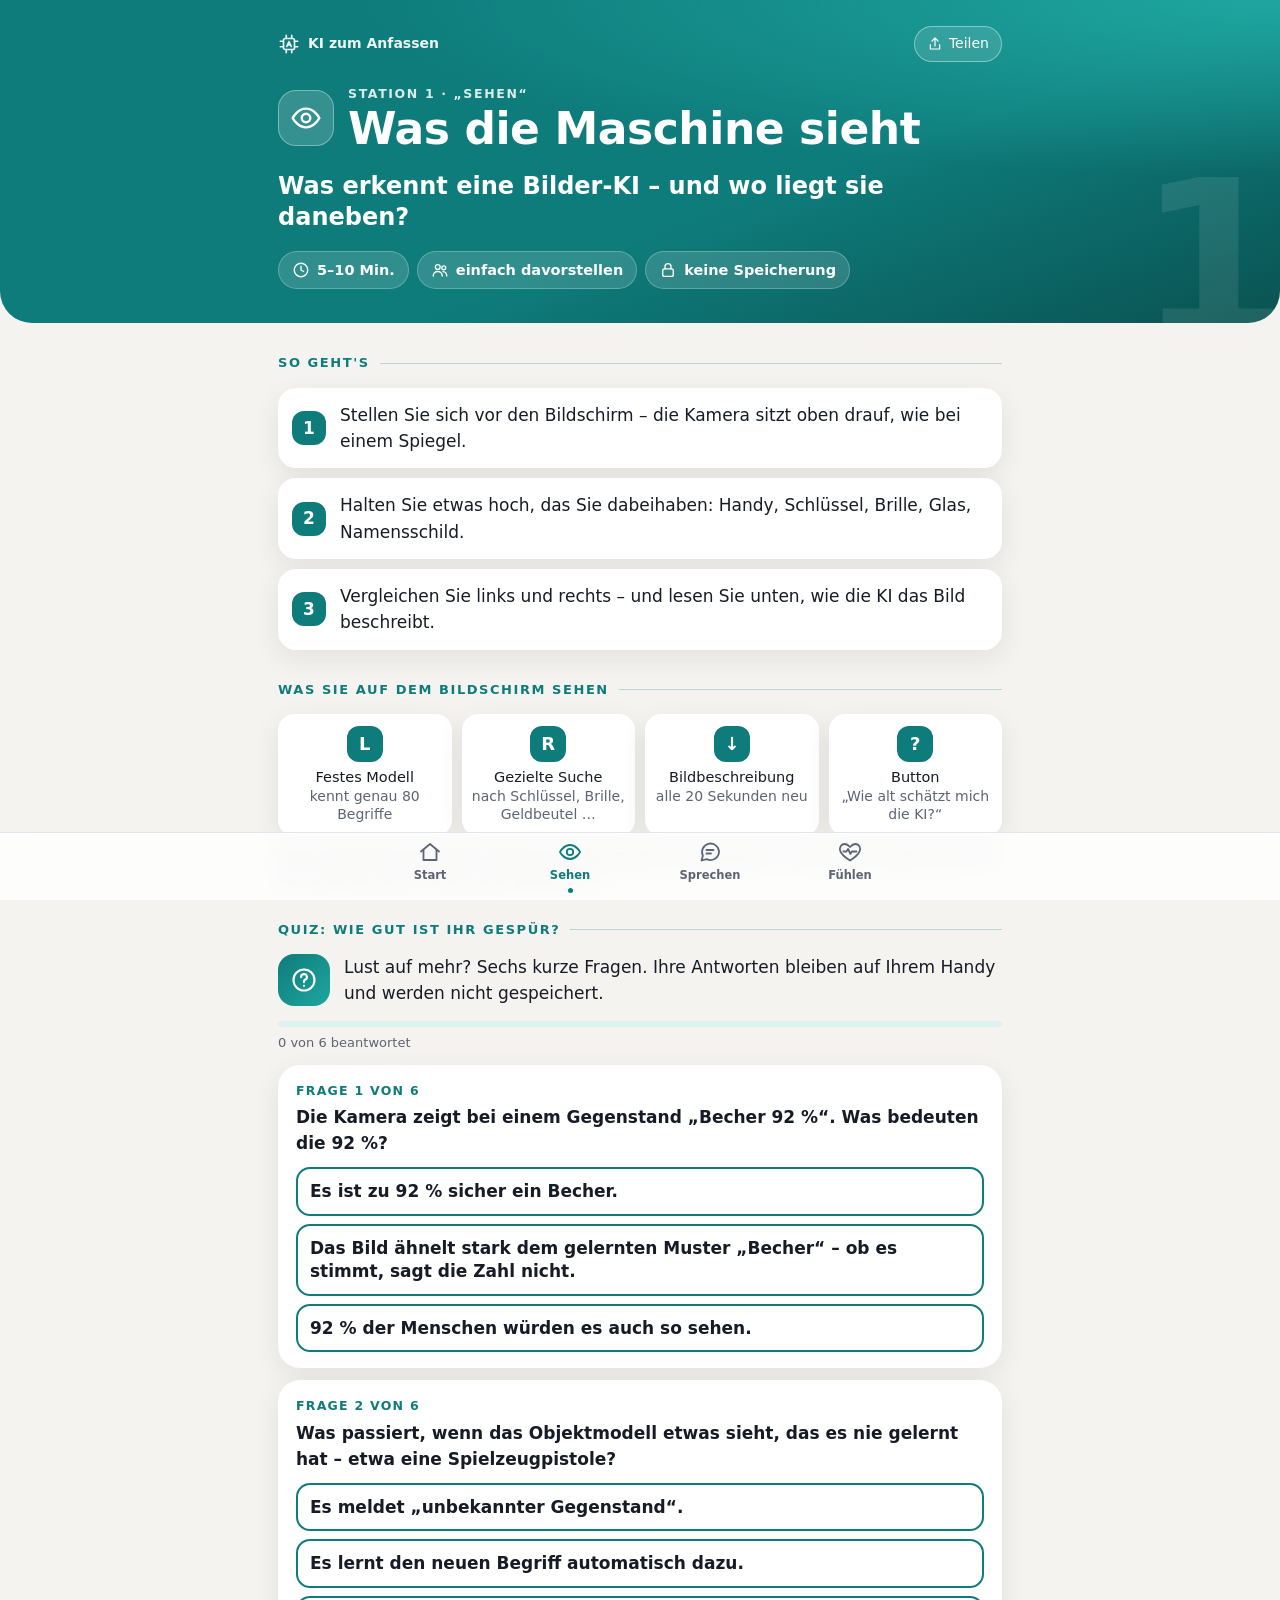
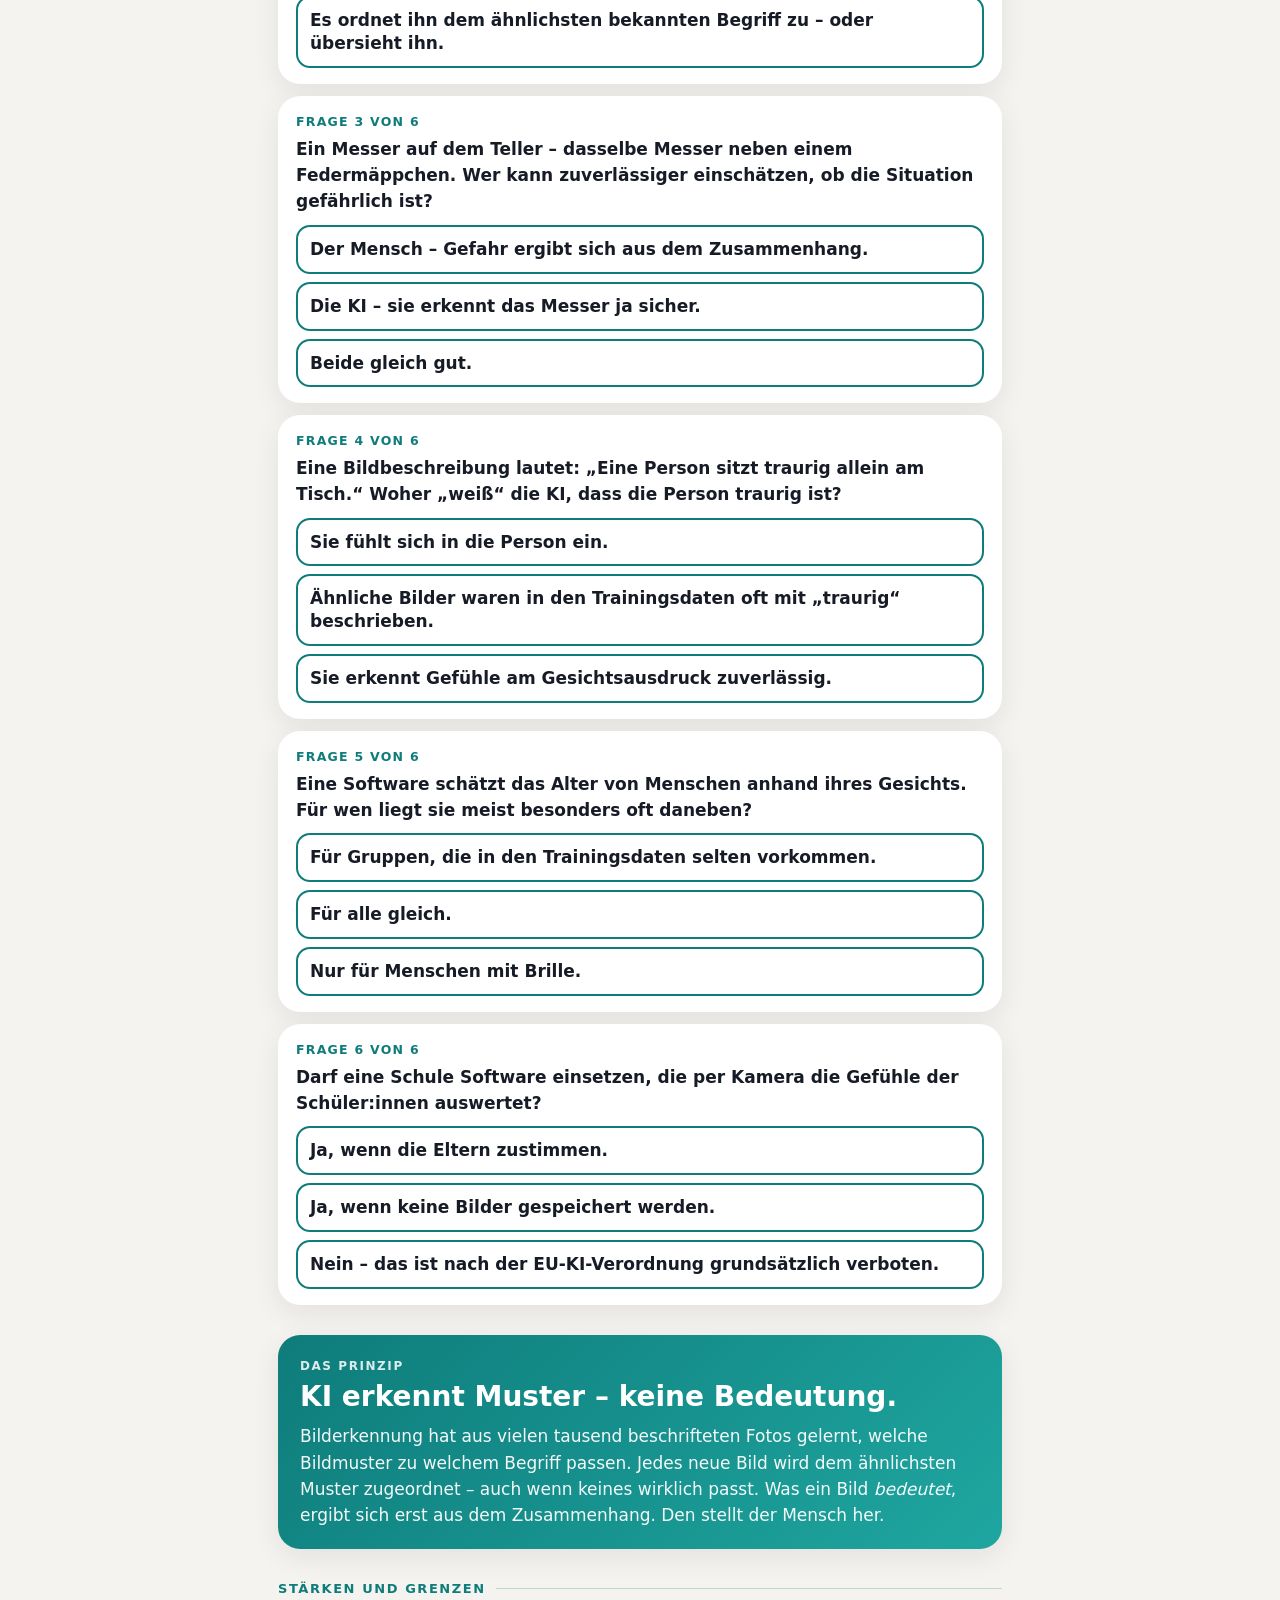
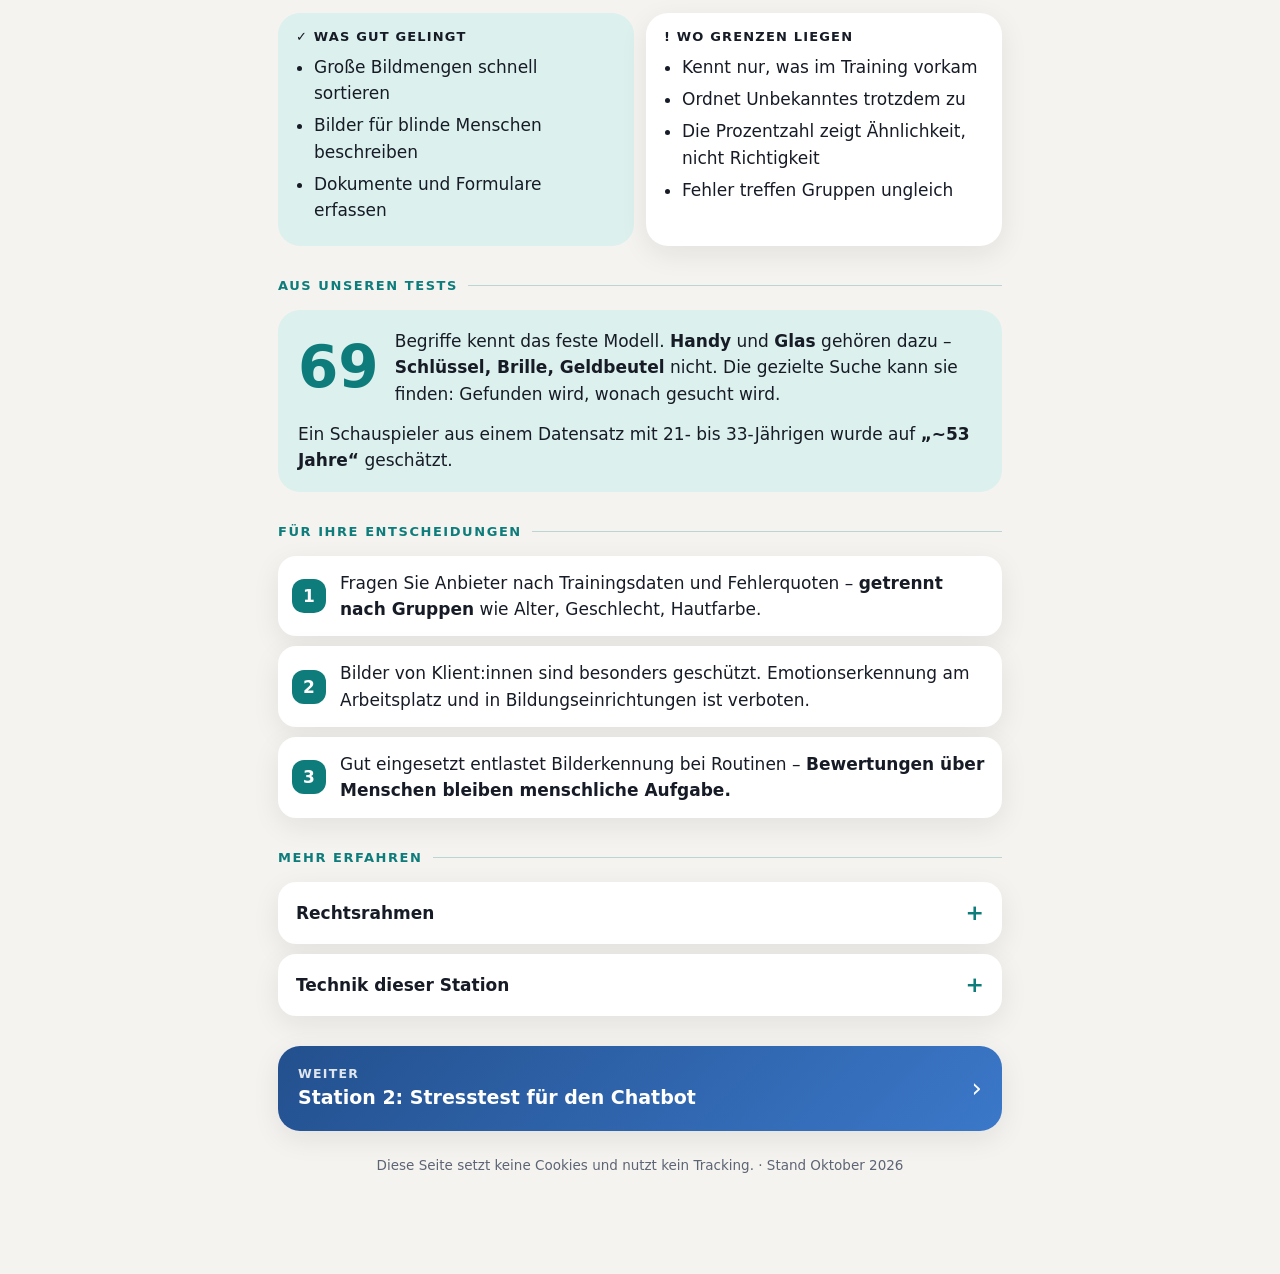
==== commit 0e3c7314: "new station1" ====
--- a/site/station-1.html
+++ b/site/station-1.html
@@ -25,7 +25,7 @@
     <p class="lead">Was erkennt eine Bilder-KI – und wo liegt sie daneben?</p>
     <div class="pills">
       <span class="pill"><span data-icon="clock"></span>5–10 Min.</span>
-      <span class="pill"><span data-icon="people"></span>1–4 Personen</span>
+      <span class="pill"><span data-icon="people"></span>einfach davorstellen</span>
       <span class="pill"><span data-icon="lock"></span>keine Speicherung</span>
     </div>
   </div>
@@ -36,29 +36,28 @@
   <section class="reveal">
     <h2>So geht's</h2>
     <ol class="steps">
-      <li>Nehmen Sie eine Aufgabenkarte vom Tisch.</li>
-      <li>Legen Sie Gegenstände vor die Kamera – gern auch, was Sie dabeihaben: Handy, Schlüssel, Brille. Mit einer Zahlentaste wählen Sie den Modus.</li>
-      <li>Vergleichen Sie: Was „sieht“ die KI – und was sehen Sie?</li>
+      <li>Stellen Sie sich vor den Bildschirm – die Kamera sitzt oben drauf, wie bei einem Spiegel.</li>
+      <li>Halten Sie etwas hoch, das Sie dabeihaben: Handy, Schlüssel, Brille, Glas, Namensschild.</li>
+      <li>Vergleichen Sie links und rechts – und lesen Sie unten, wie die KI das Bild beschreibt.</li>
     </ol>
   </section>
 
   <section class="reveal">
-    <h2>Fünf Modi</h2>
+    <h2>Was Sie auf dem Bildschirm sehen</h2>
     <div class="modes">
-      <div><b>1</b>Objekte erkennen</div>
-      <div><b>2</b>Suchbegriffe</div>
-      <div><b>3</b>Bild beschreiben</div>
-      <div><b>4</b>Bildgeschichte</div>
-      <div><b>5</b>Menschen einschätzen</div>
-    </div>
-    <p class="small muted" style="margin-top:10px">Modus 5 ist freiwillig: Wer nicht erfasst werden möchte, bleibt außerhalb des Kamerabilds.</p>
+      <div><b>L</b>Festes Modell<br><span class="small muted">kennt genau 80 Begriffe</span></div>
+      <div><b>R</b>Gezielte Suche<br><span class="small muted">nach Schlüssel, Brille, Geldbeutel …</span></div>
+      <div><b>↓</b>Bildbeschreibung<br><span class="small muted">alle 20 Sekunden neu</span></div>
+      <div><b>?</b>Button<br><span class="small muted">„Wie alt schätzt mich die KI?“</span></div>
+    </div>
+    <p class="small muted" style="margin-top:10px">Alter, Geschlecht und Gefühl werden nur auf Knopfdruck eingeschätzt – 10 Sekunden lang und nur für die vorderste Person. Nichts wird gespeichert.</p>
   </section>
 
   <section class="reveal quiz" id="quiz">
     <h2>Quiz: Wie gut ist Ihr Gespür?</h2>
     <div class="quiz-intro">
       <span class="badge" data-icon="quiz"></span>
-      <p>Station gerade voll – oder Lust auf mehr? Sechs kurze Fragen. Ihre Antworten bleiben auf Ihrem Handy und werden nicht gespeichert.</p>
+      <p>Lust auf mehr? Sechs kurze Fragen. Ihre Antworten bleiben auf Ihrem Handy und werden nicht gespeichert.</p>
     </div>
     <div class="progress"><span></span></div>
     <div class="progress-label"></div>
@@ -163,8 +162,8 @@
   <section class="reveal">
     <h2>Aus unseren Tests</h2>
     <div class="soft">
-      <div class="big80"><span class="val" data-count="80">80</span><p style="margin:0">Begriffe kennt das Objektmodell. Eine <b>Spielzeugpistole</b> oder <b>Spritze</b> gehört nicht dazu – sie wird dem Nächstliegenden zugeordnet oder übersehen.</p></div>
-      <p style="margin-top:14px">Ein Schauspieler aus einem Datensatz mit 21- bis 33-Jährigen wurde auf <b>„~53 Jahre“</b> geschätzt. Und ein Messer wirkt auf dem Teller harmlos – neben dem Federmäppchen plötzlich „gefährlich“?</p>
+      <div class="big80"><span class="val" data-count="80">80</span><p style="margin:0">Begriffe kennt das feste Modell. <b>Handy</b> und <b>Glas</b> gehören dazu – <b>Schlüssel, Brille, Geldbeutel</b> nicht. Die gezielte Suche kann sie finden: Gefunden wird, wonach gesucht wird.</p></div>
+      <p style="margin-top:14px">Ein Schauspieler aus einem Datensatz mit 21- bis 33-Jährigen wurde auf <b>„~53 Jahre“</b> geschätzt.</p>
     </div>
   </section>
 
@@ -191,10 +190,10 @@
     <details>
       <summary>Technik dieser Station</summary>
       <ul class="clean">
-        <li><b>Objekte:</b> YOLO11, trainiert auf dem COCO-Datensatz (rund 120.000 Fotos, 80 Begriffe)</li>
-        <li><b>Suchbegriffe:</b> YOLO-World – findet beliebige vorgegebene Begriffe</li>
+        <li><b>Links:</b> YOLO11, trainiert auf dem COCO-Datensatz (rund 120.000 Fotos, 80 Begriffe)</li>
+        <li><b>Rechts:</b> YOLO-World – findet beliebige vorgegebene Begriffe</li>
         <li><b>Bildbeschreibung:</b> Gemma 3 (12 Mrd. Parameter, Google, frei verfügbar)</li>
-        <li><b>Gesichter:</b> InsightFace (Alter, Geschlecht), HSEmotion (Emotion)</li>
+        <li><b>Button:</b> InsightFace (Alter, Geschlecht), HSEmotion (Emotion) – nur auf Knopfdruck</li>
         <li>Alles läuft lokal auf einem Laptop mit Grafikkarte – ohne Internet.</li>
       </ul>
       <p class="small muted">Quellen: Lin u.a. (2014): Microsoft COCO · Livingstone &amp; Russo (2018): RAVDESS</p>
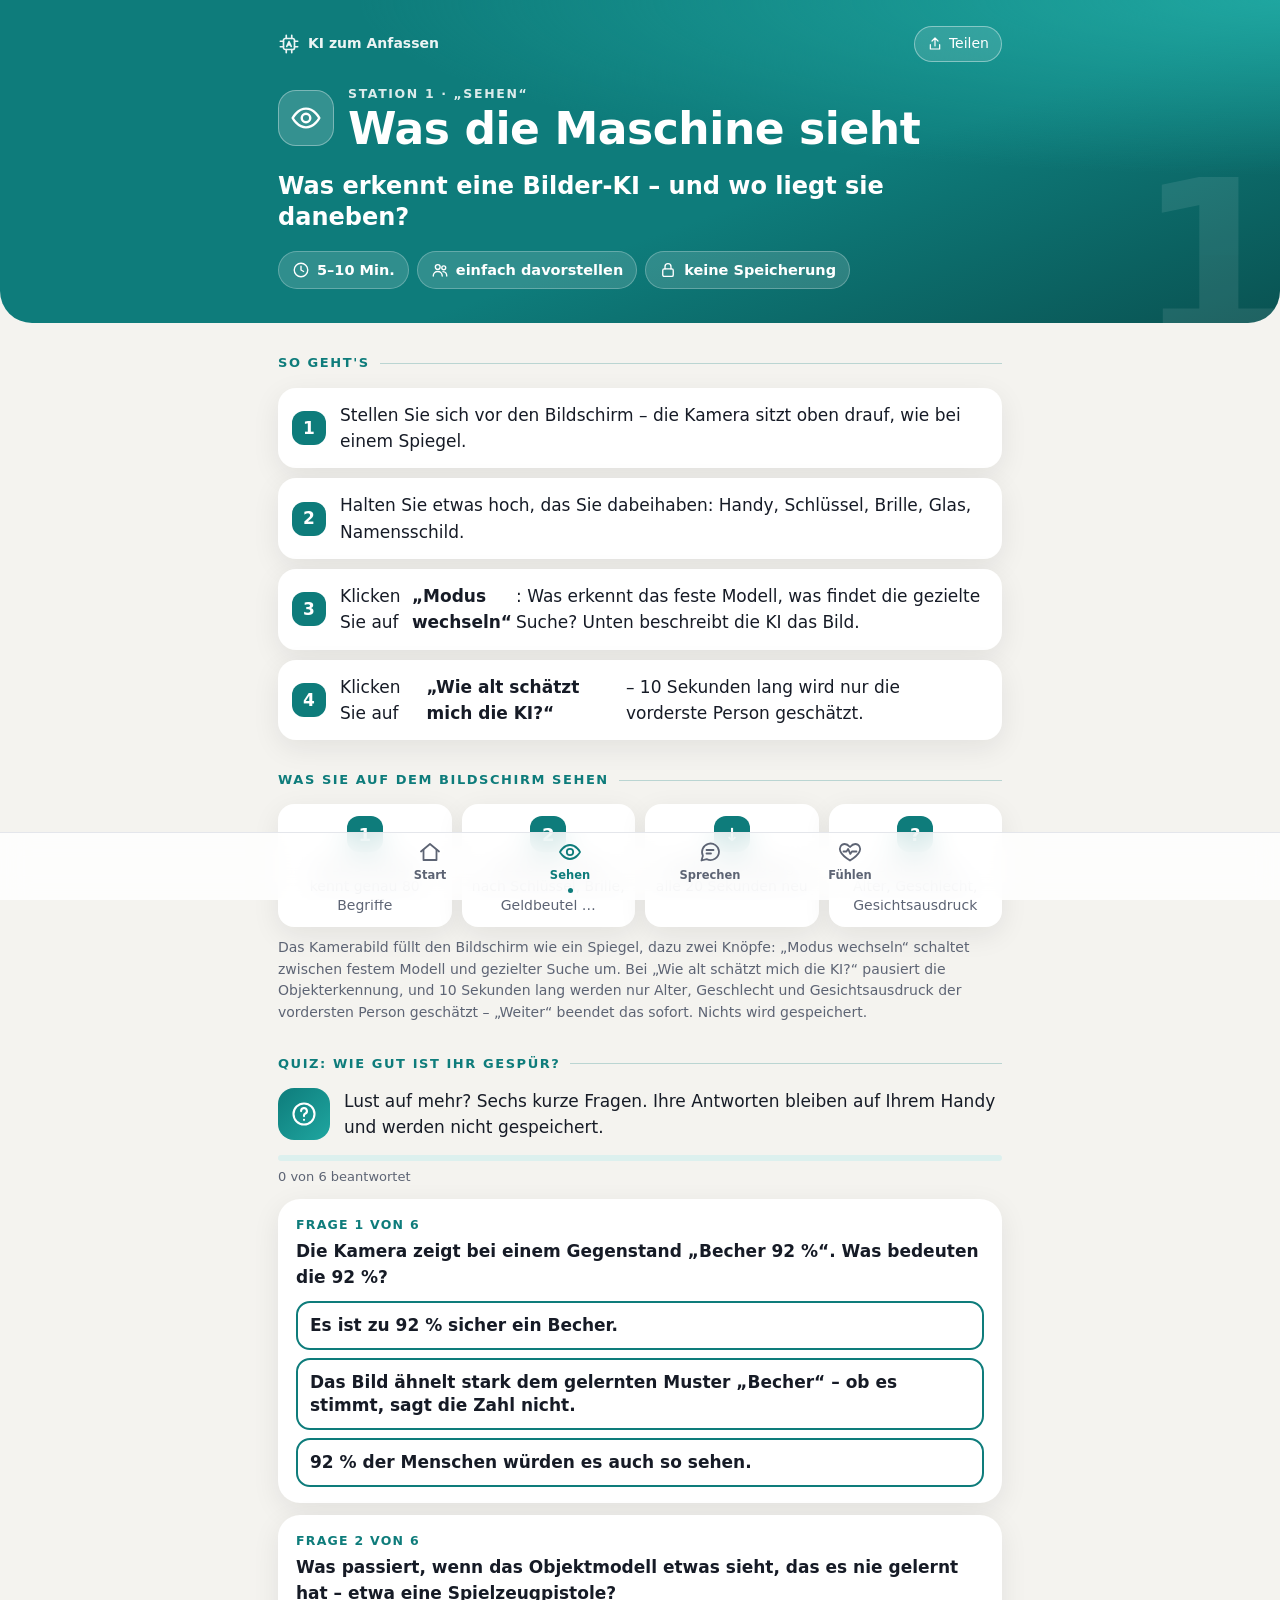
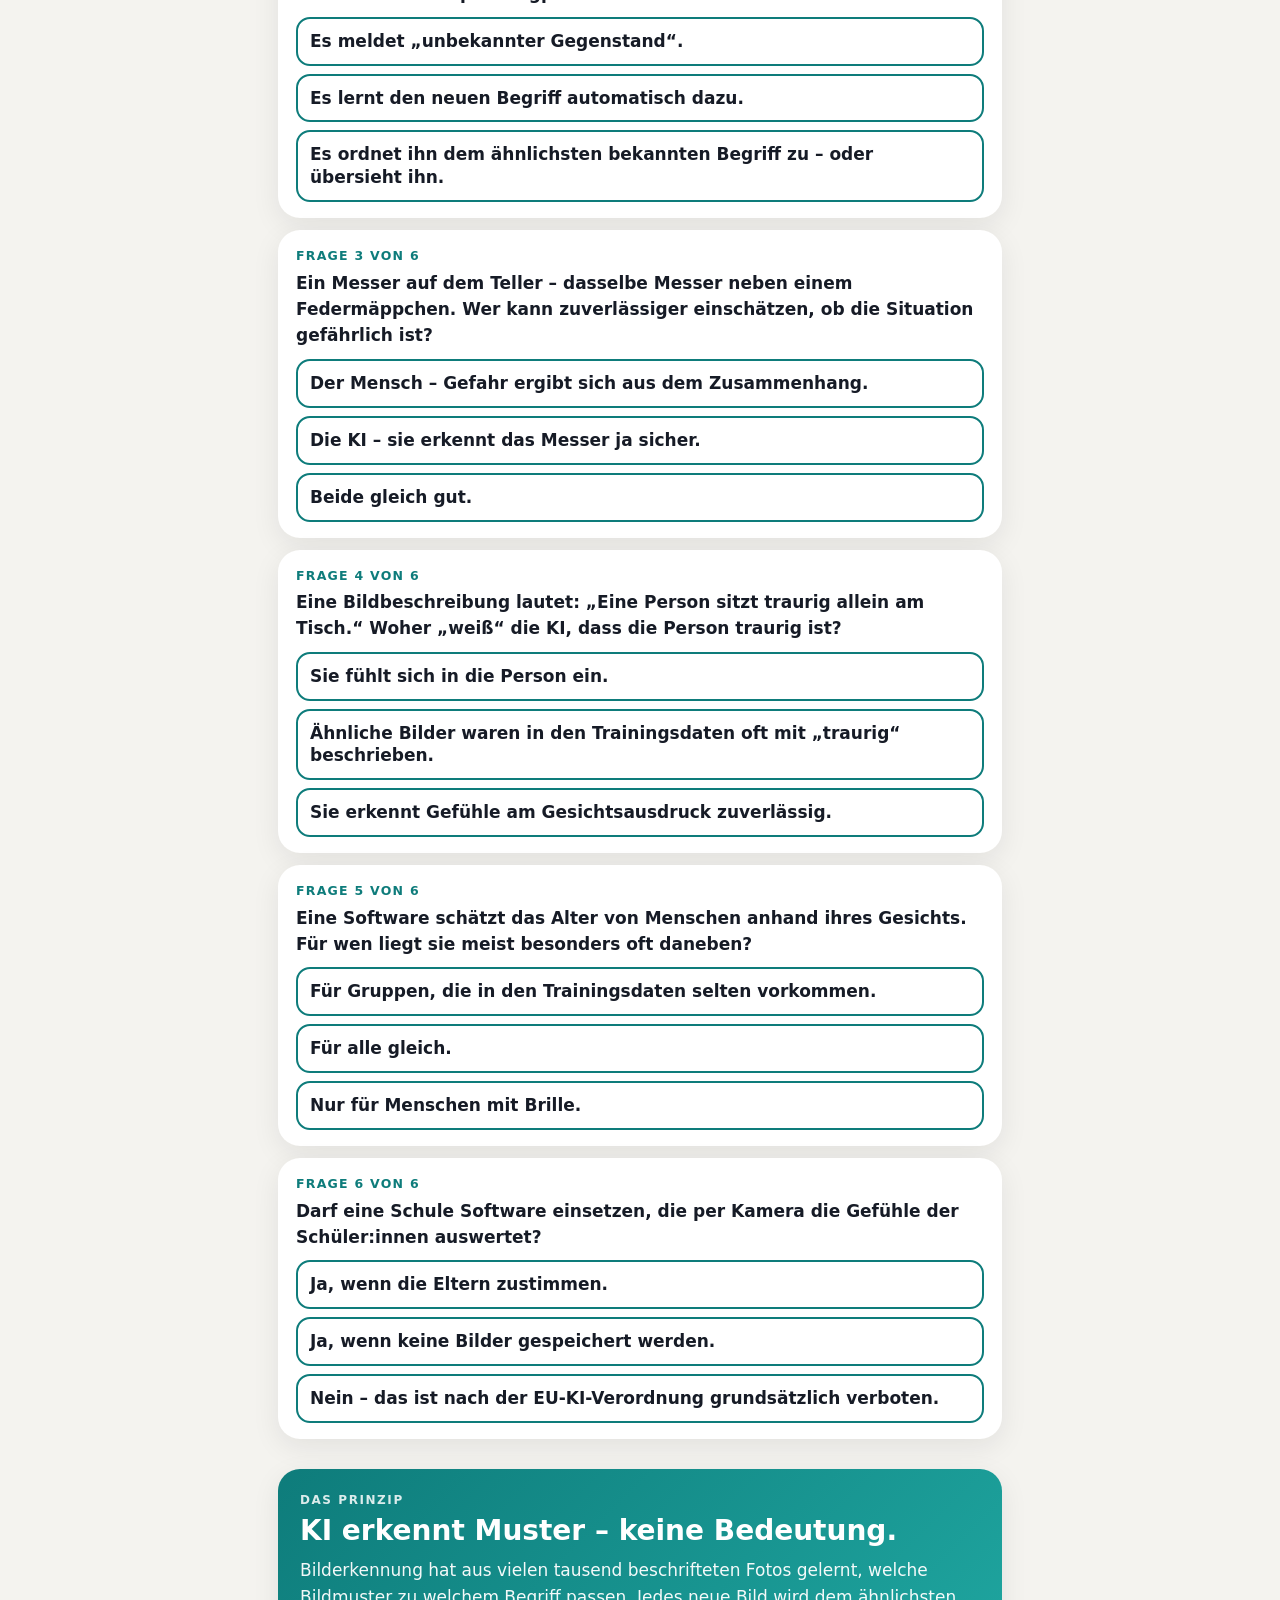
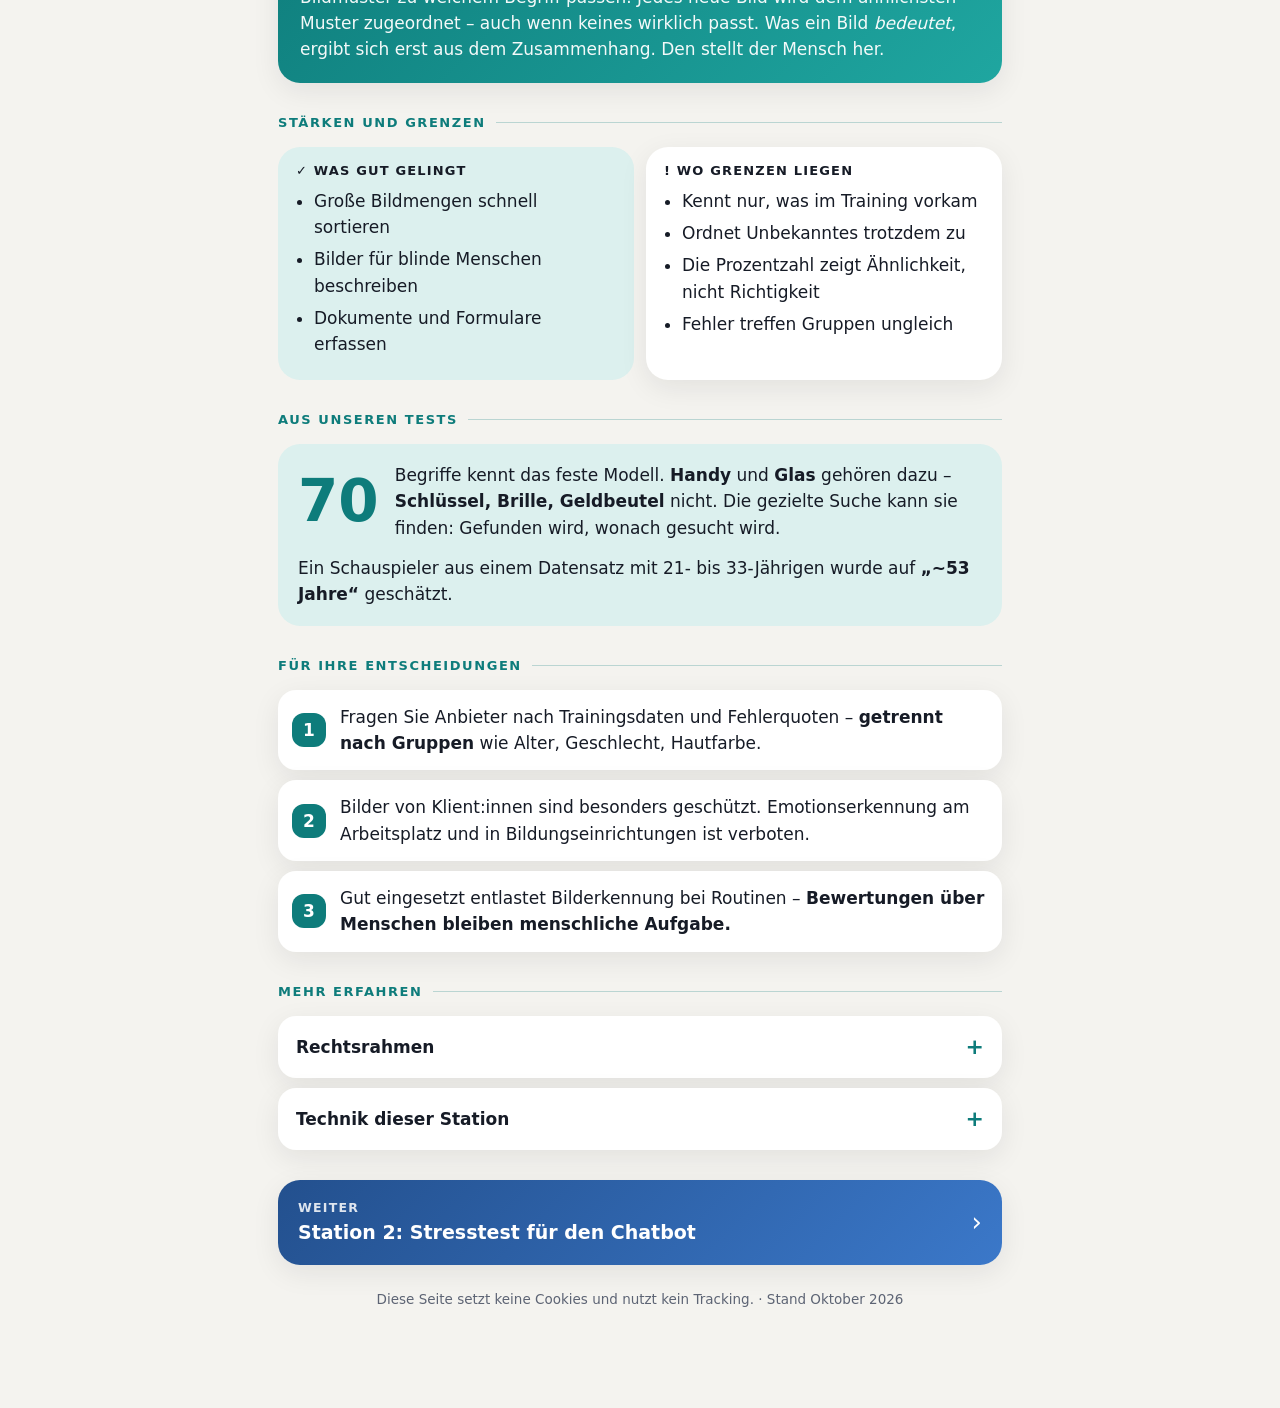
==== commit 7f172cea: "add station 1" ====
--- a/site/station-1.html
+++ b/site/station-1.html
@@ -38,19 +38,20 @@
     <ol class="steps">
       <li>Stellen Sie sich vor den Bildschirm – die Kamera sitzt oben drauf, wie bei einem Spiegel.</li>
       <li>Halten Sie etwas hoch, das Sie dabeihaben: Handy, Schlüssel, Brille, Glas, Namensschild.</li>
-      <li>Vergleichen Sie links und rechts – und lesen Sie unten, wie die KI das Bild beschreibt.</li>
+      <li>Klicken Sie auf <b>„Modus wechseln“</b>: Was erkennt das feste Modell, was findet die gezielte Suche? Unten beschreibt die KI das Bild.</li>
+      <li>Klicken Sie auf <b>„Wie alt schätzt mich die KI?“</b> – 10 Sekunden lang wird nur die vorderste Person geschätzt.</li>
     </ol>
   </section>
 
   <section class="reveal">
     <h2>Was Sie auf dem Bildschirm sehen</h2>
     <div class="modes">
-      <div><b>L</b>Festes Modell<br><span class="small muted">kennt genau 80 Begriffe</span></div>
-      <div><b>R</b>Gezielte Suche<br><span class="small muted">nach Schlüssel, Brille, Geldbeutel …</span></div>
+      <div><b>1</b>Festes Modell<br><span class="small muted">kennt genau 80 Begriffe</span></div>
+      <div><b>2</b>Gezielte Suche<br><span class="small muted">nach Schlüssel, Brille, Geldbeutel …</span></div>
       <div><b>↓</b>Bildbeschreibung<br><span class="small muted">alle 20 Sekunden neu</span></div>
-      <div><b>?</b>Button<br><span class="small muted">„Wie alt schätzt mich die KI?“</span></div>
-    </div>
-    <p class="small muted" style="margin-top:10px">Alter, Geschlecht und Gefühl werden nur auf Knopfdruck eingeschätzt – 10 Sekunden lang und nur für die vorderste Person. Nichts wird gespeichert.</p>
+      <div><b>?</b>Schätzung<br><span class="small muted">Alter, Geschlecht, Gesichtsausdruck</span></div>
+    </div>
+    <p class="small muted" style="margin-top:10px">Das Kamerabild füllt den Bildschirm wie ein Spiegel, dazu zwei Knöpfe: „Modus wechseln“ schaltet zwischen festem Modell und gezielter Suche um. Bei „Wie alt schätzt mich die KI?“ pausiert die Objekterkennung, und 10 Sekunden lang werden nur Alter, Geschlecht und Gesichtsausdruck der vordersten Person geschätzt – „Weiter“ beendet das sofort. Nichts wird gespeichert.</p>
   </section>
 
   <section class="reveal quiz" id="quiz">
@@ -190,10 +191,10 @@
     <details>
       <summary>Technik dieser Station</summary>
       <ul class="clean">
-        <li><b>Links:</b> YOLO11, trainiert auf dem COCO-Datensatz (rund 120.000 Fotos, 80 Begriffe)</li>
-        <li><b>Rechts:</b> YOLO-World – findet beliebige vorgegebene Begriffe</li>
+        <li><b>Festes Modell:</b> YOLO11, trainiert auf dem COCO-Datensatz (rund 120.000 Fotos, 80 Begriffe)</li>
+        <li><b>Gezielte Suche:</b> YOLO-World – findet beliebige vorgegebene Begriffe</li>
         <li><b>Bildbeschreibung:</b> Gemma 3 (12 Mrd. Parameter, Google, frei verfügbar)</li>
-        <li><b>Button:</b> InsightFace (Alter, Geschlecht), HSEmotion (Emotion) – nur auf Knopfdruck</li>
+        <li><b>Schätzung:</b> InsightFace (Alter, Geschlecht), HSEmotion (Gesichtsausdruck) – nur auf Knopfdruck</li>
         <li>Alles läuft lokal auf einem Laptop mit Grafikkarte – ohne Internet.</li>
       </ul>
       <p class="small muted">Quellen: Lin u.a. (2014): Microsoft COCO · Livingstone &amp; Russo (2018): RAVDESS</p>
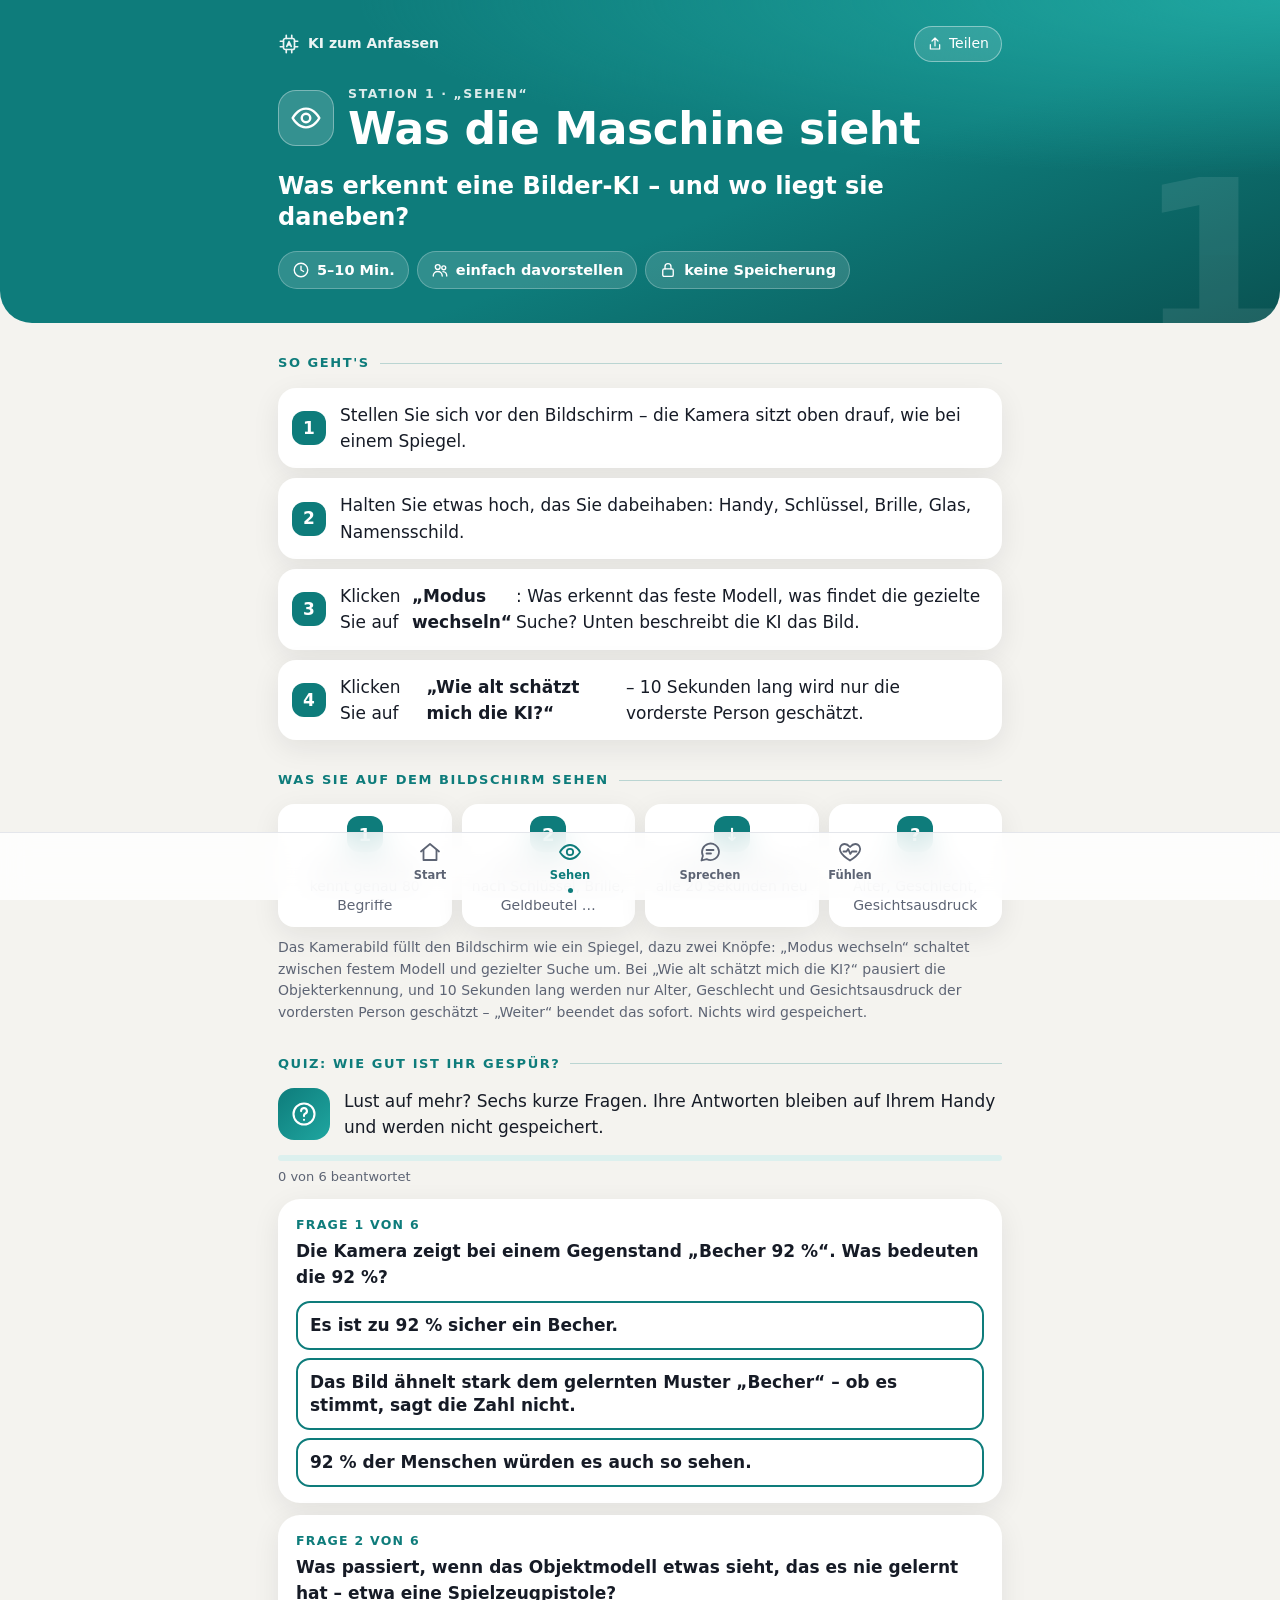
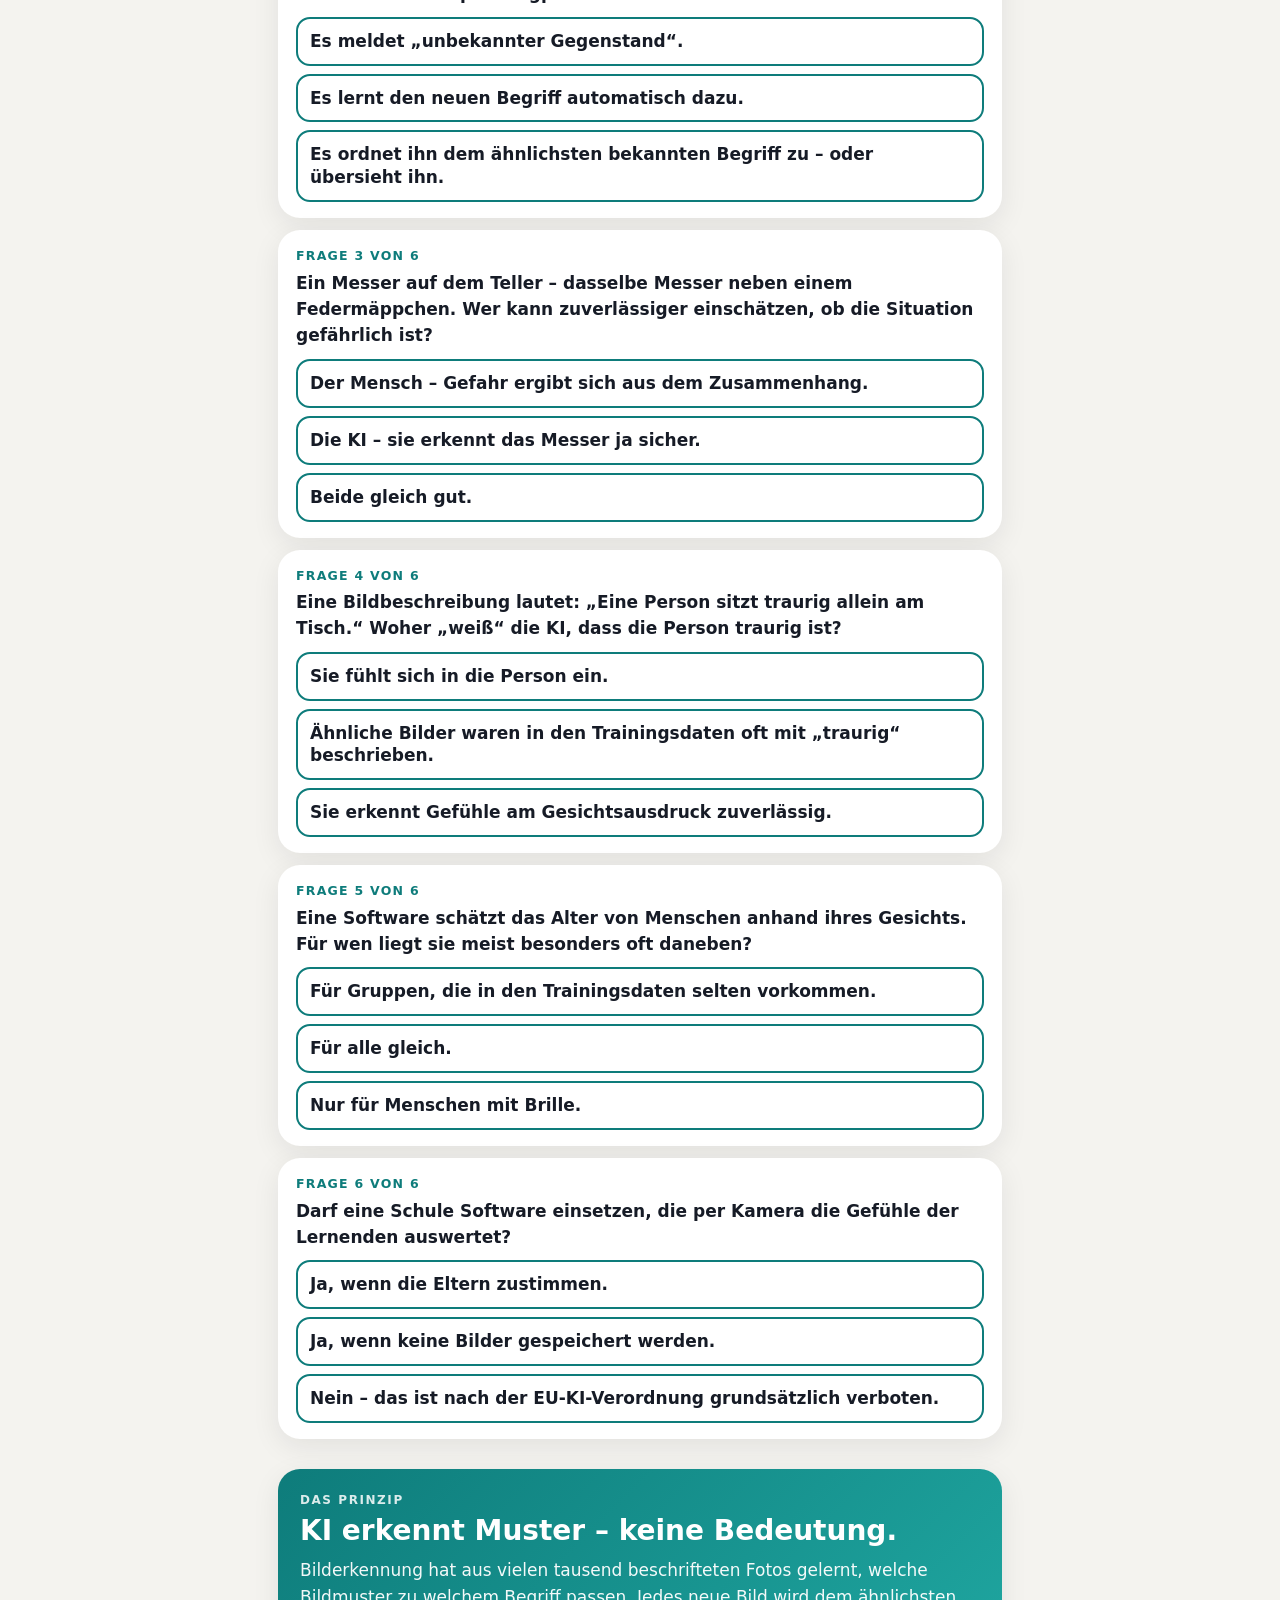
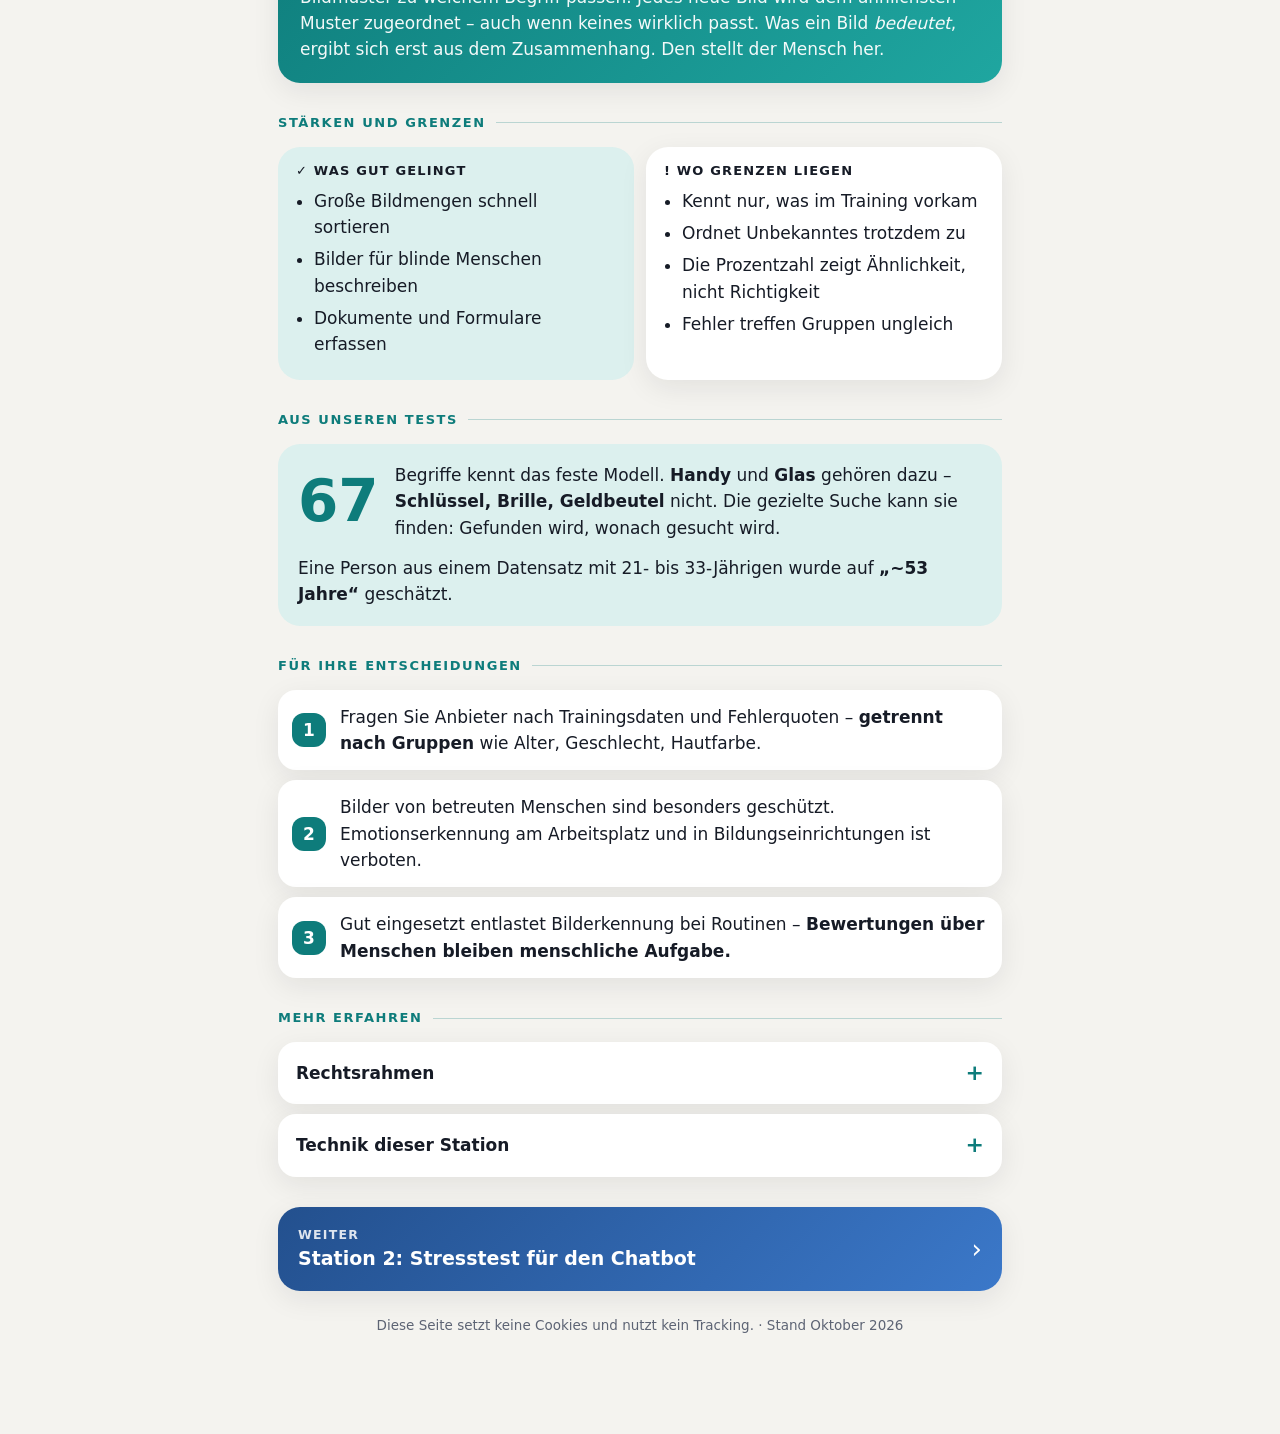
==== commit 3eadaef6: "upd" ====
--- a/site/station-1.html
+++ b/site/station-1.html
@@ -120,7 +120,7 @@
 
     <div class="qq" data-answer="c">
       <div class="qn"></div>
-      <p class="q">Darf eine Schule Software einsetzen, die per Kamera die Gefühle der Schüler:innen auswertet?</p>
+      <p class="q">Darf eine Schule Software einsetzen, die per Kamera die Gefühle der Lernenden auswertet?</p>
       <div class="opts">
         <button type="button" data-a="a">Ja, wenn die Eltern zustimmen.</button>
         <button type="button" data-a="b">Ja, wenn keine Bilder gespeichert werden.</button>
@@ -164,7 +164,7 @@
     <h2>Aus unseren Tests</h2>
     <div class="soft">
       <div class="big80"><span class="val" data-count="80">80</span><p style="margin:0">Begriffe kennt das feste Modell. <b>Handy</b> und <b>Glas</b> gehören dazu – <b>Schlüssel, Brille, Geldbeutel</b> nicht. Die gezielte Suche kann sie finden: Gefunden wird, wonach gesucht wird.</p></div>
-      <p style="margin-top:14px">Ein Schauspieler aus einem Datensatz mit 21- bis 33-Jährigen wurde auf <b>„~53 Jahre“</b> geschätzt.</p>
+      <p style="margin-top:14px">Eine Person aus einem Datensatz mit 21- bis 33-Jährigen wurde auf <b>„~53 Jahre“</b> geschätzt.</p>
     </div>
   </section>
 
@@ -172,7 +172,7 @@
     <h2>Für Ihre Entscheidungen</h2>
     <ol class="steps">
       <li><span>Fragen Sie Anbieter nach Trainingsdaten und Fehlerquoten – <b>getrennt nach Gruppen</b> wie Alter, Geschlecht, Hautfarbe.</span></li>
-      <li><span>Bilder von Klient:innen sind besonders geschützt. Emotionserkennung am Arbeitsplatz und in Bildungseinrichtungen ist verboten.</span></li>
+      <li><span>Bilder von betreuten Menschen sind besonders geschützt. Emotionserkennung am Arbeitsplatz und in Bildungseinrichtungen ist verboten.</span></li>
       <li><span>Gut eingesetzt entlastet Bilderkennung bei Routinen – <b>Bewertungen über Menschen bleiben menschliche Aufgabe.</b></span></li>
     </ol>
   </section>
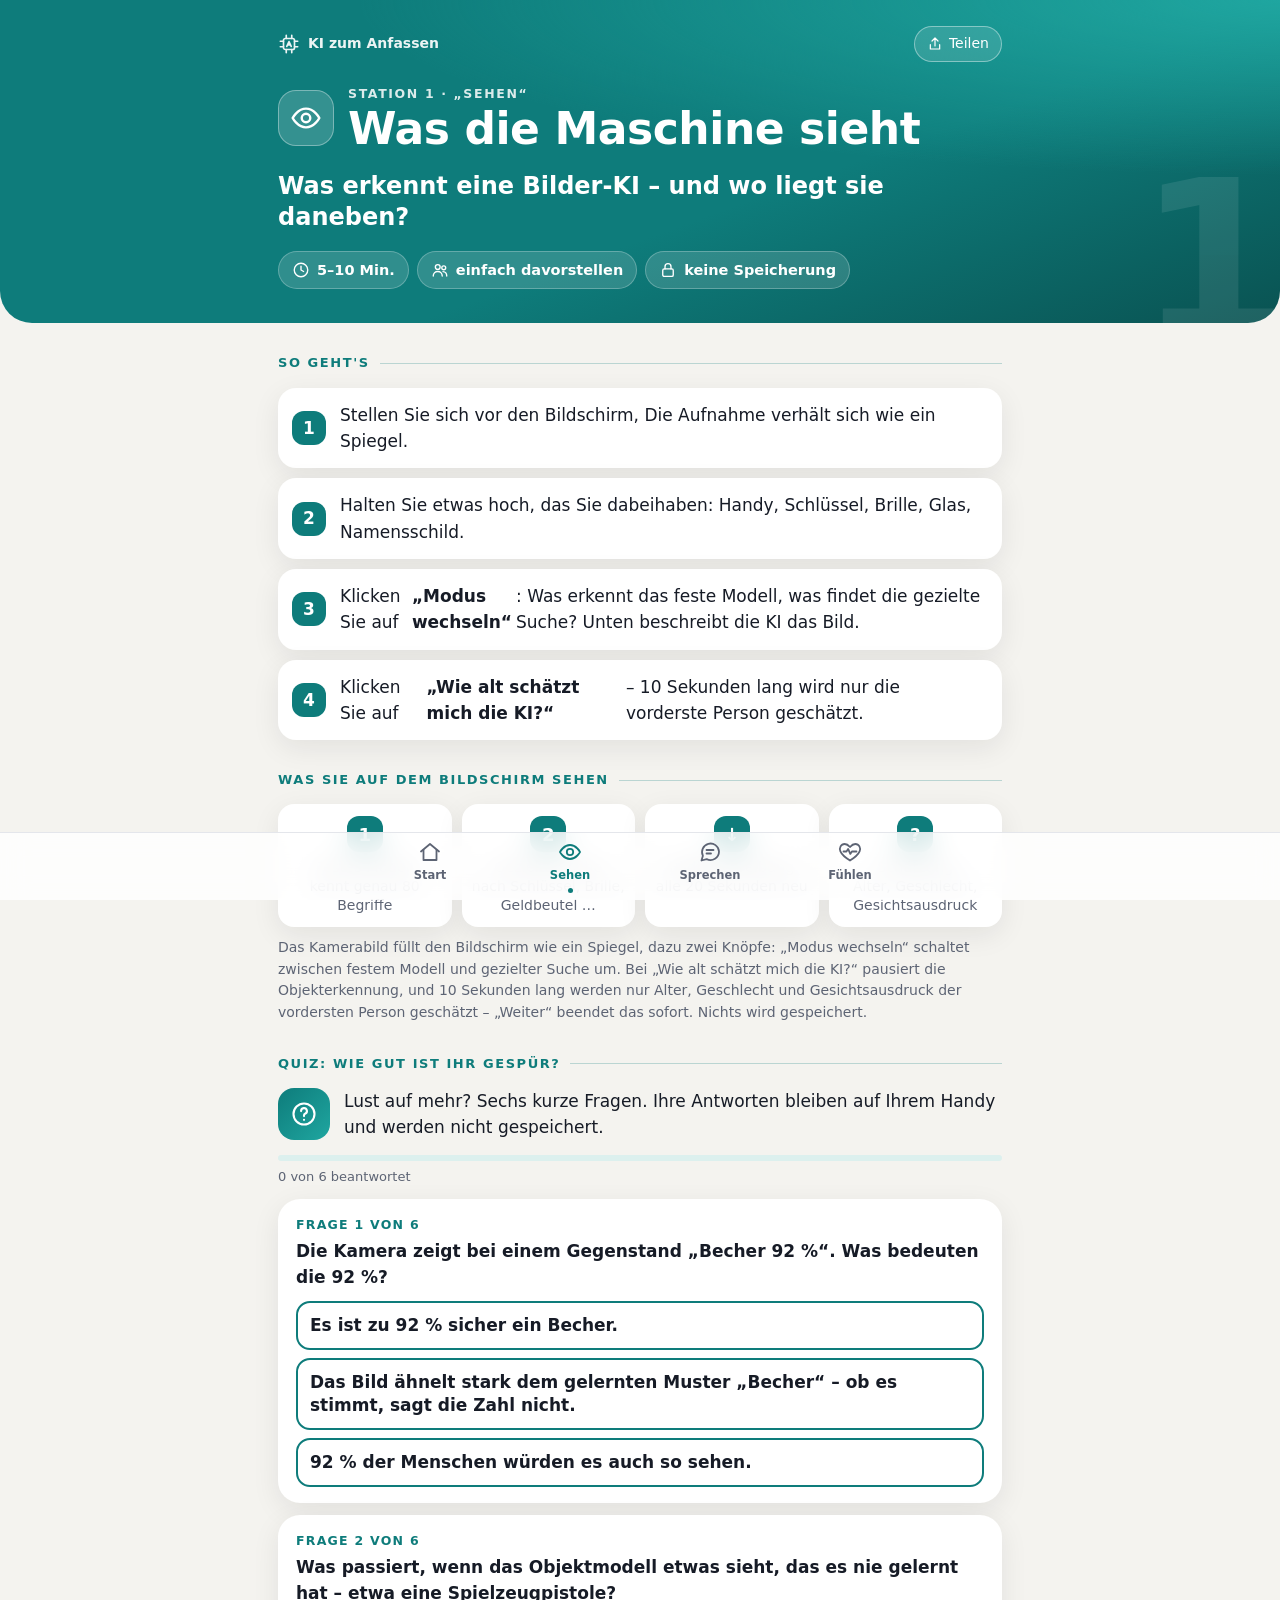
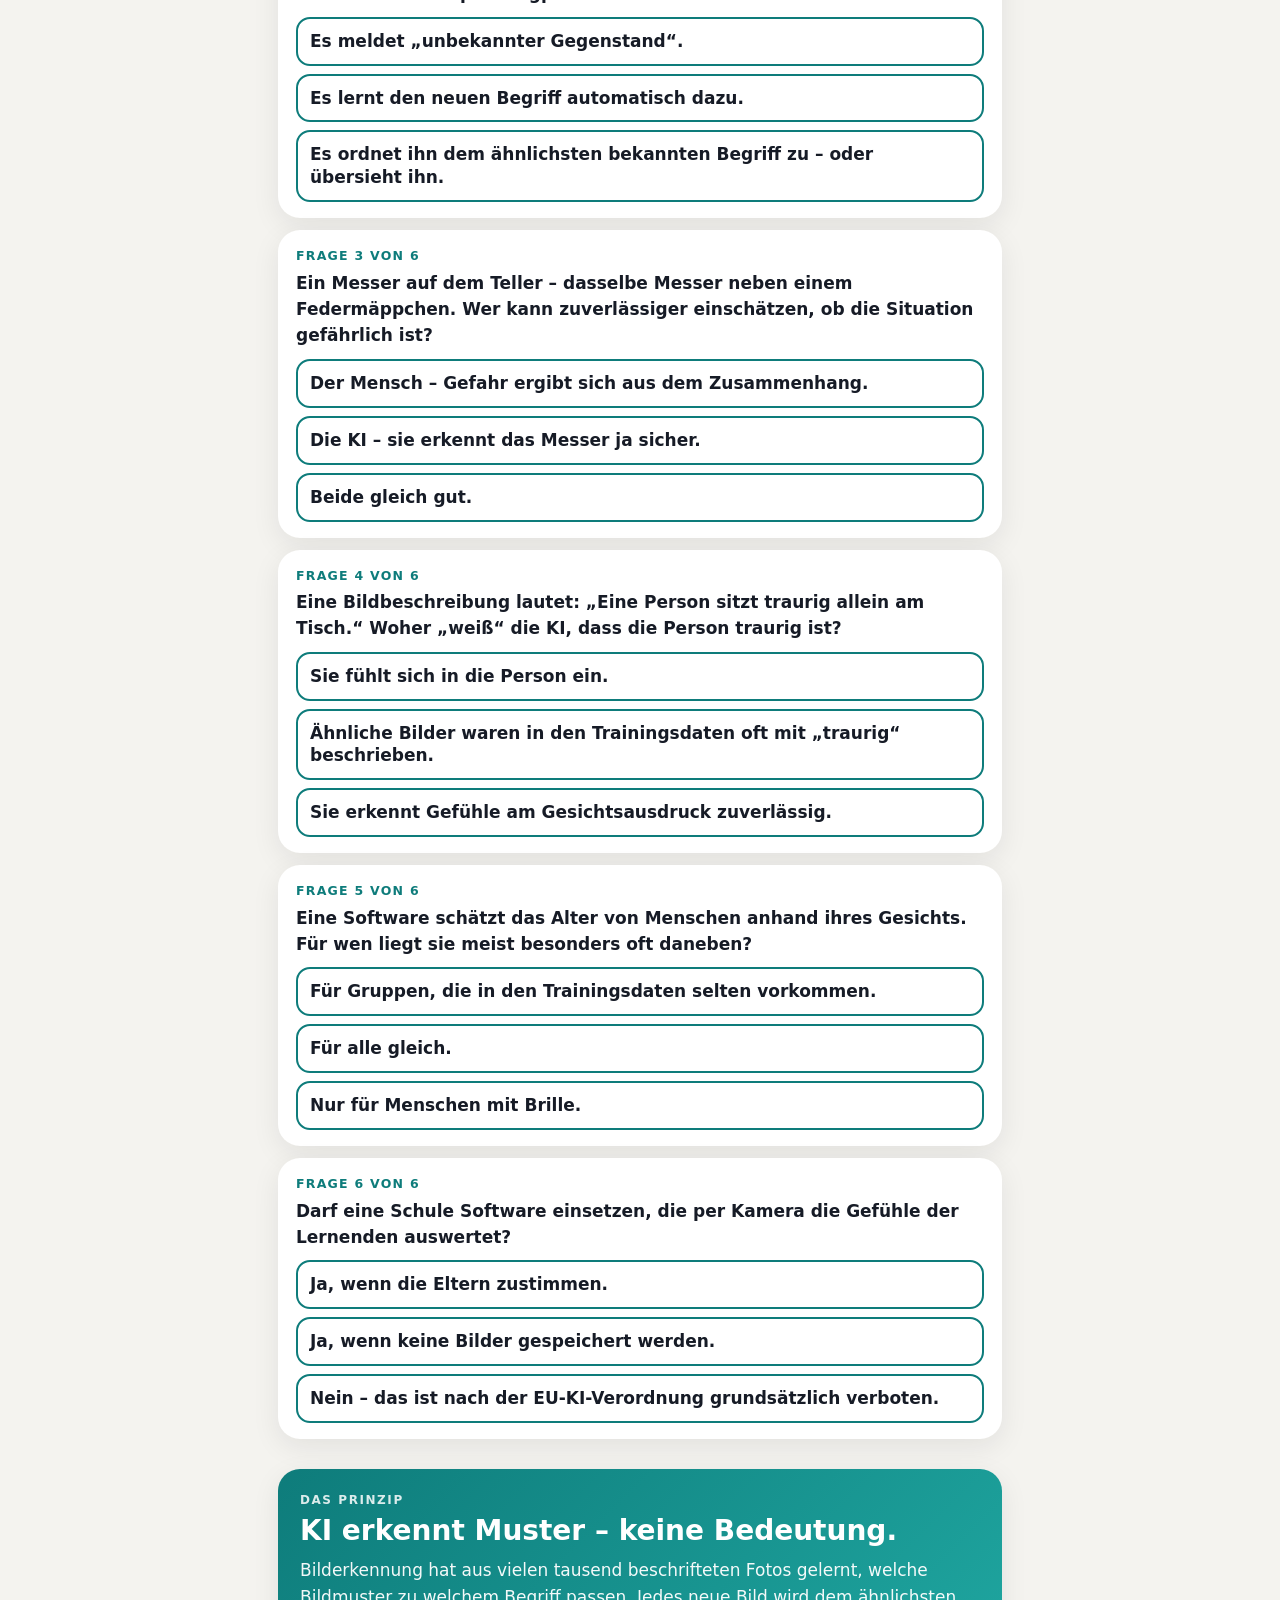
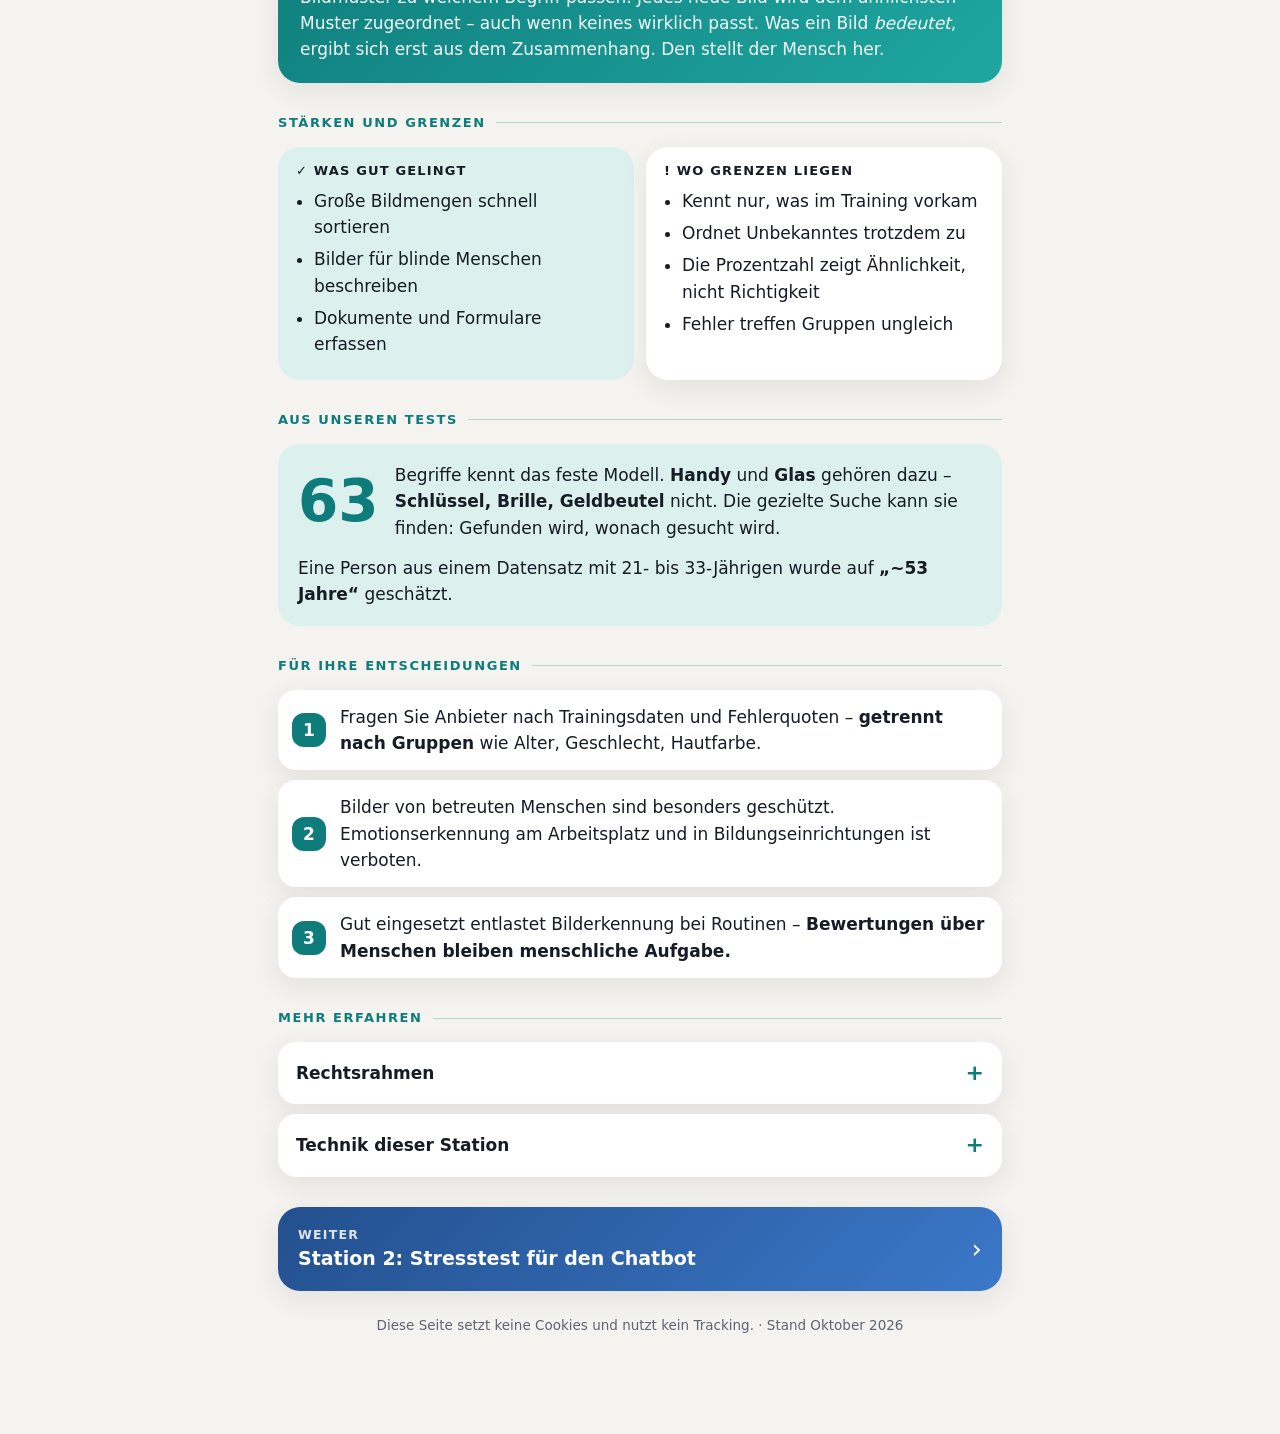
==== commit a25a82ba: "Update instructions for camera positioning" ====
--- a/site/station-1.html
+++ b/site/station-1.html
@@ -36,7 +36,7 @@
   <section class="reveal">
     <h2>So geht's</h2>
     <ol class="steps">
-      <li>Stellen Sie sich vor den Bildschirm – die Kamera sitzt oben drauf, wie bei einem Spiegel.</li>
+      <li>Stellen Sie sich vor den Bildschirm, Die Aufnahme verhält sich wie ein Spiegel.</li>
       <li>Halten Sie etwas hoch, das Sie dabeihaben: Handy, Schlüssel, Brille, Glas, Namensschild.</li>
       <li>Klicken Sie auf <b>„Modus wechseln“</b>: Was erkennt das feste Modell, was findet die gezielte Suche? Unten beschreibt die KI das Bild.</li>
       <li>Klicken Sie auf <b>„Wie alt schätzt mich die KI?“</b> – 10 Sekunden lang wird nur die vorderste Person geschätzt.</li>
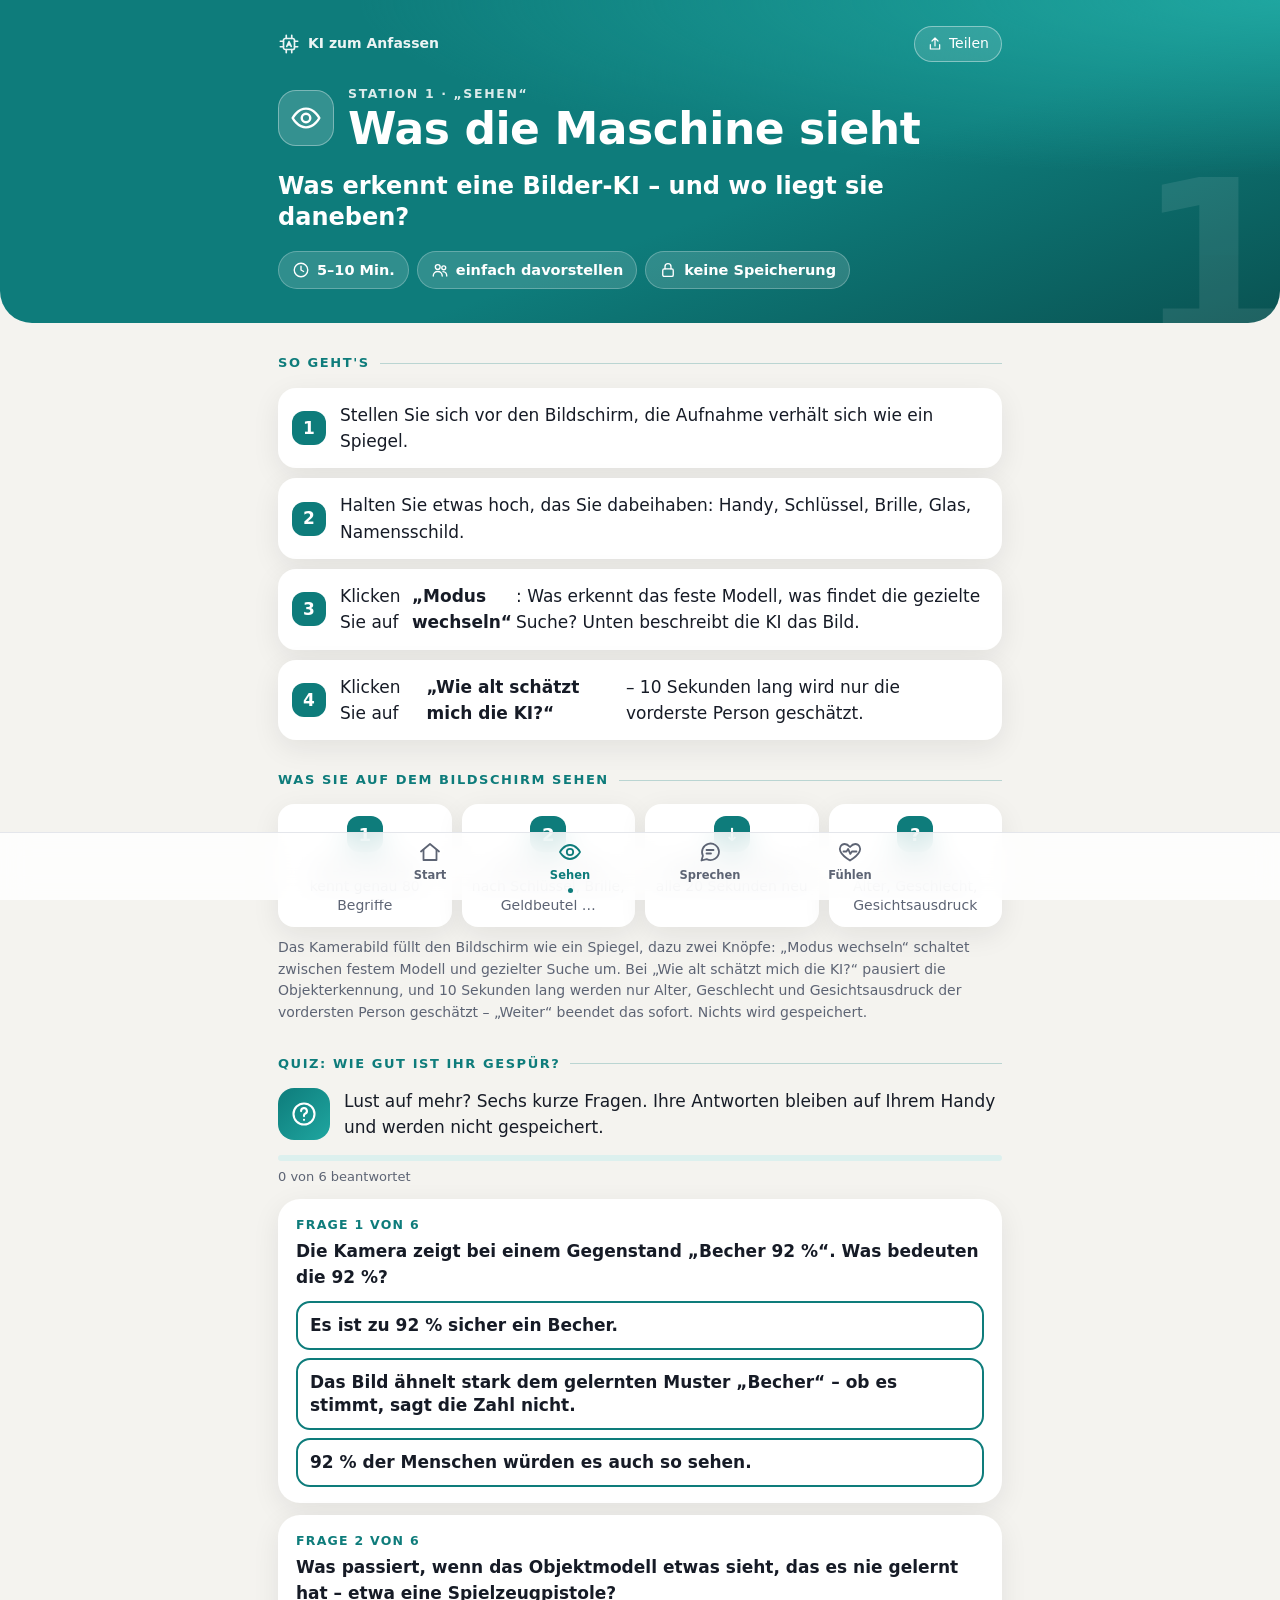
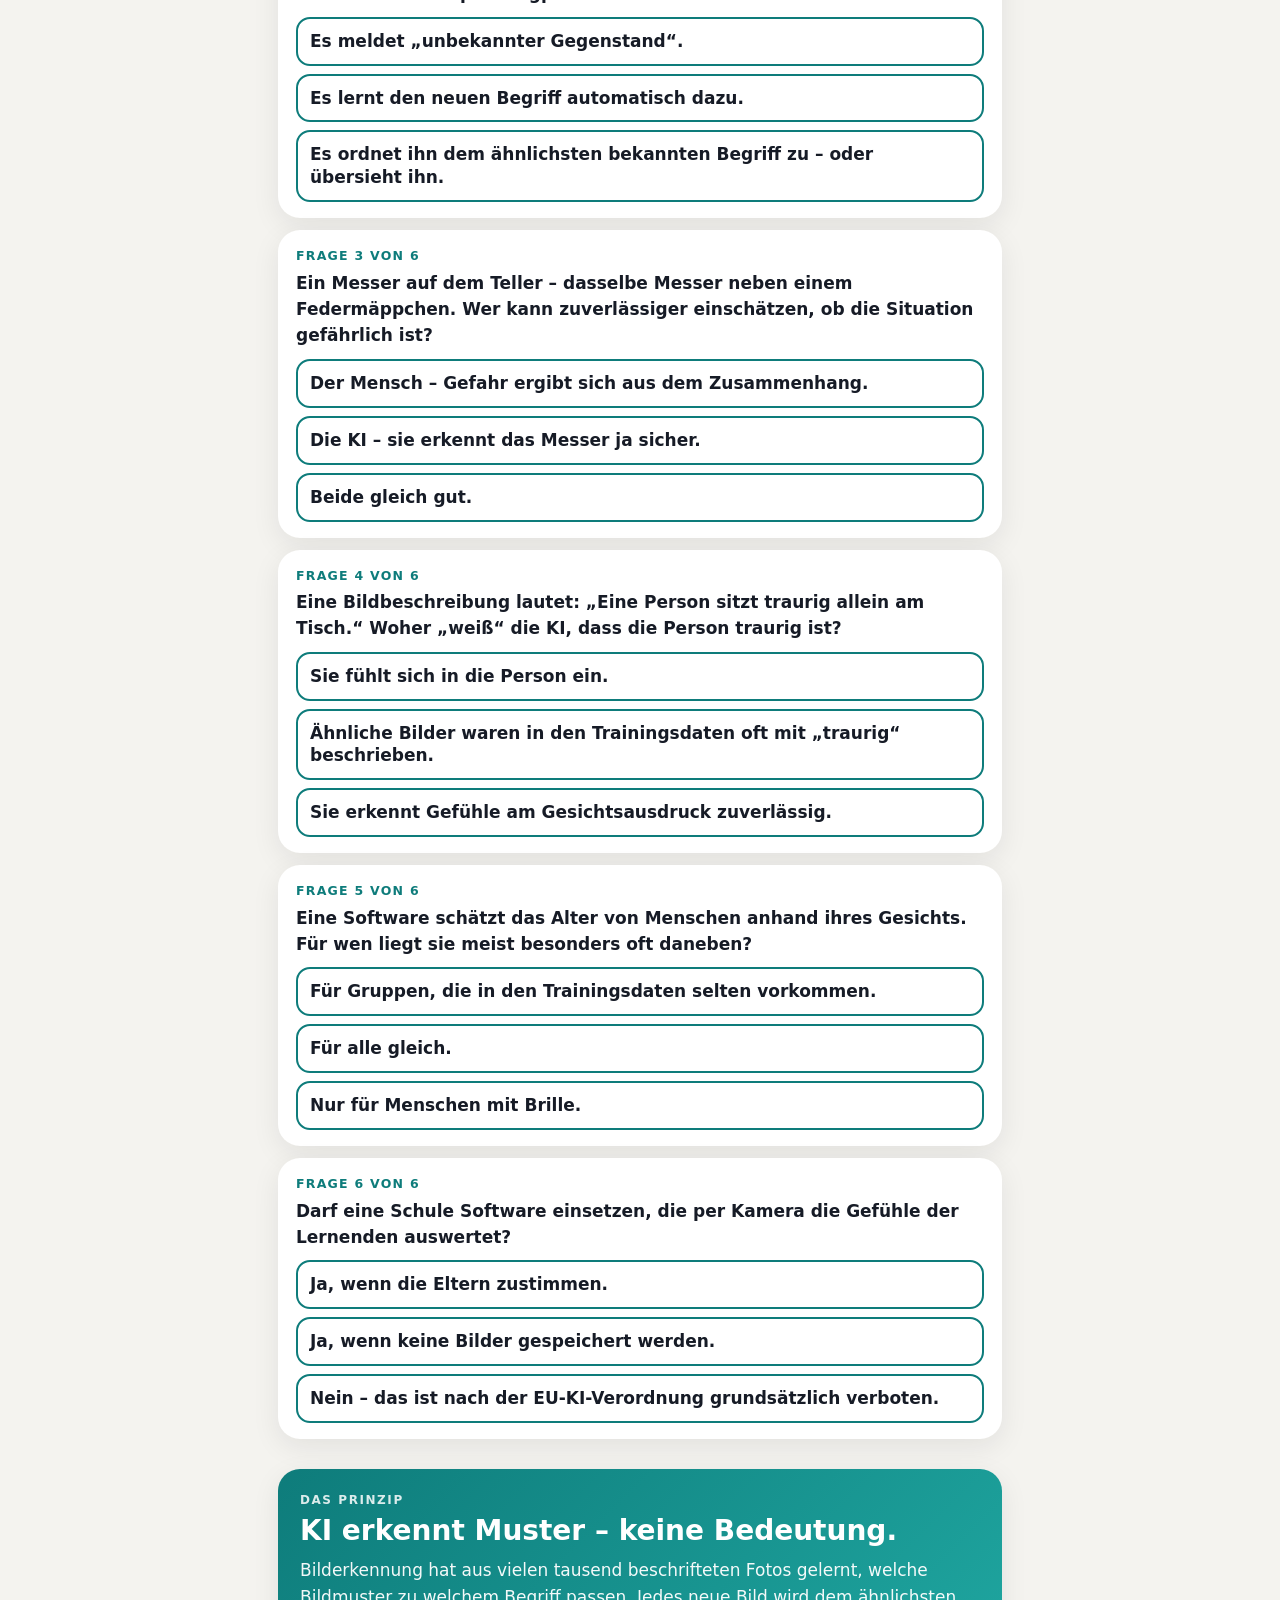
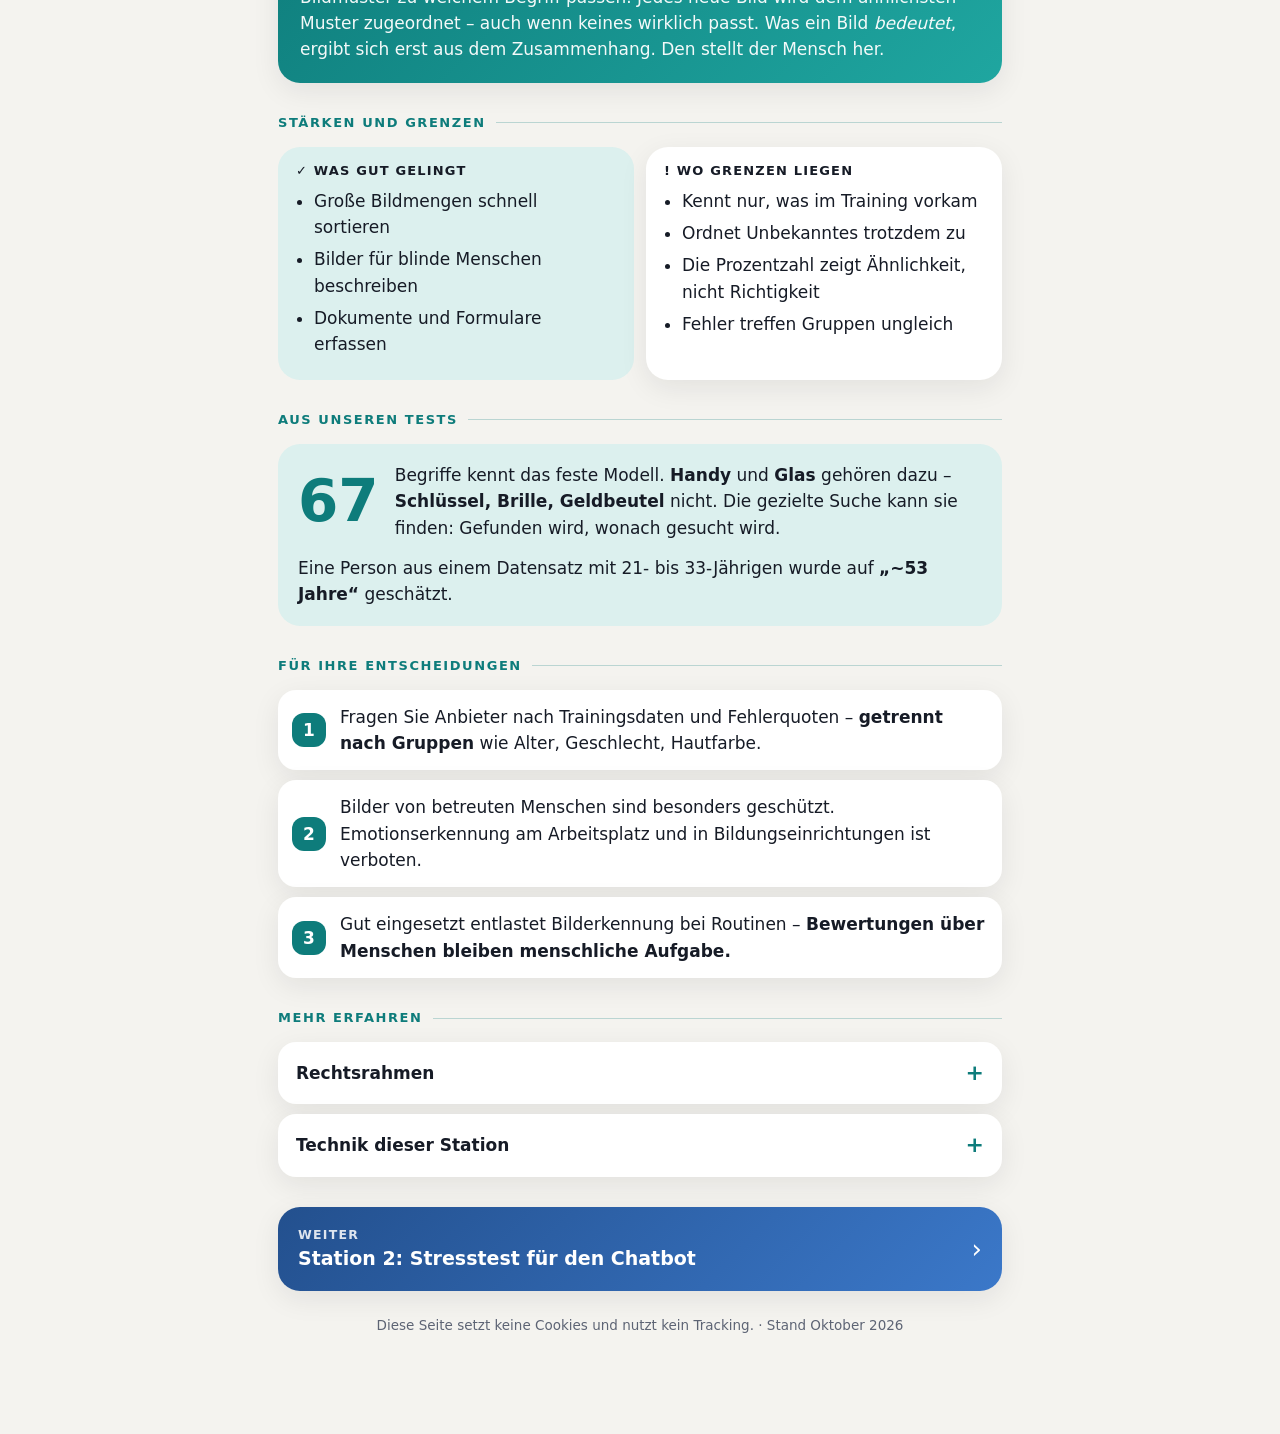
==== commit 9a54932f: "Correct capitalization in instruction list" ====
--- a/site/station-1.html
+++ b/site/station-1.html
@@ -36,7 +36,7 @@
   <section class="reveal">
     <h2>So geht's</h2>
     <ol class="steps">
-      <li>Stellen Sie sich vor den Bildschirm, Die Aufnahme verhält sich wie ein Spiegel.</li>
+      <li>Stellen Sie sich vor den Bildschirm, die Aufnahme verhält sich wie ein Spiegel.</li>
       <li>Halten Sie etwas hoch, das Sie dabeihaben: Handy, Schlüssel, Brille, Glas, Namensschild.</li>
       <li>Klicken Sie auf <b>„Modus wechseln“</b>: Was erkennt das feste Modell, was findet die gezielte Suche? Unten beschreibt die KI das Bild.</li>
       <li>Klicken Sie auf <b>„Wie alt schätzt mich die KI?“</b> – 10 Sekunden lang wird nur die vorderste Person geschätzt.</li>
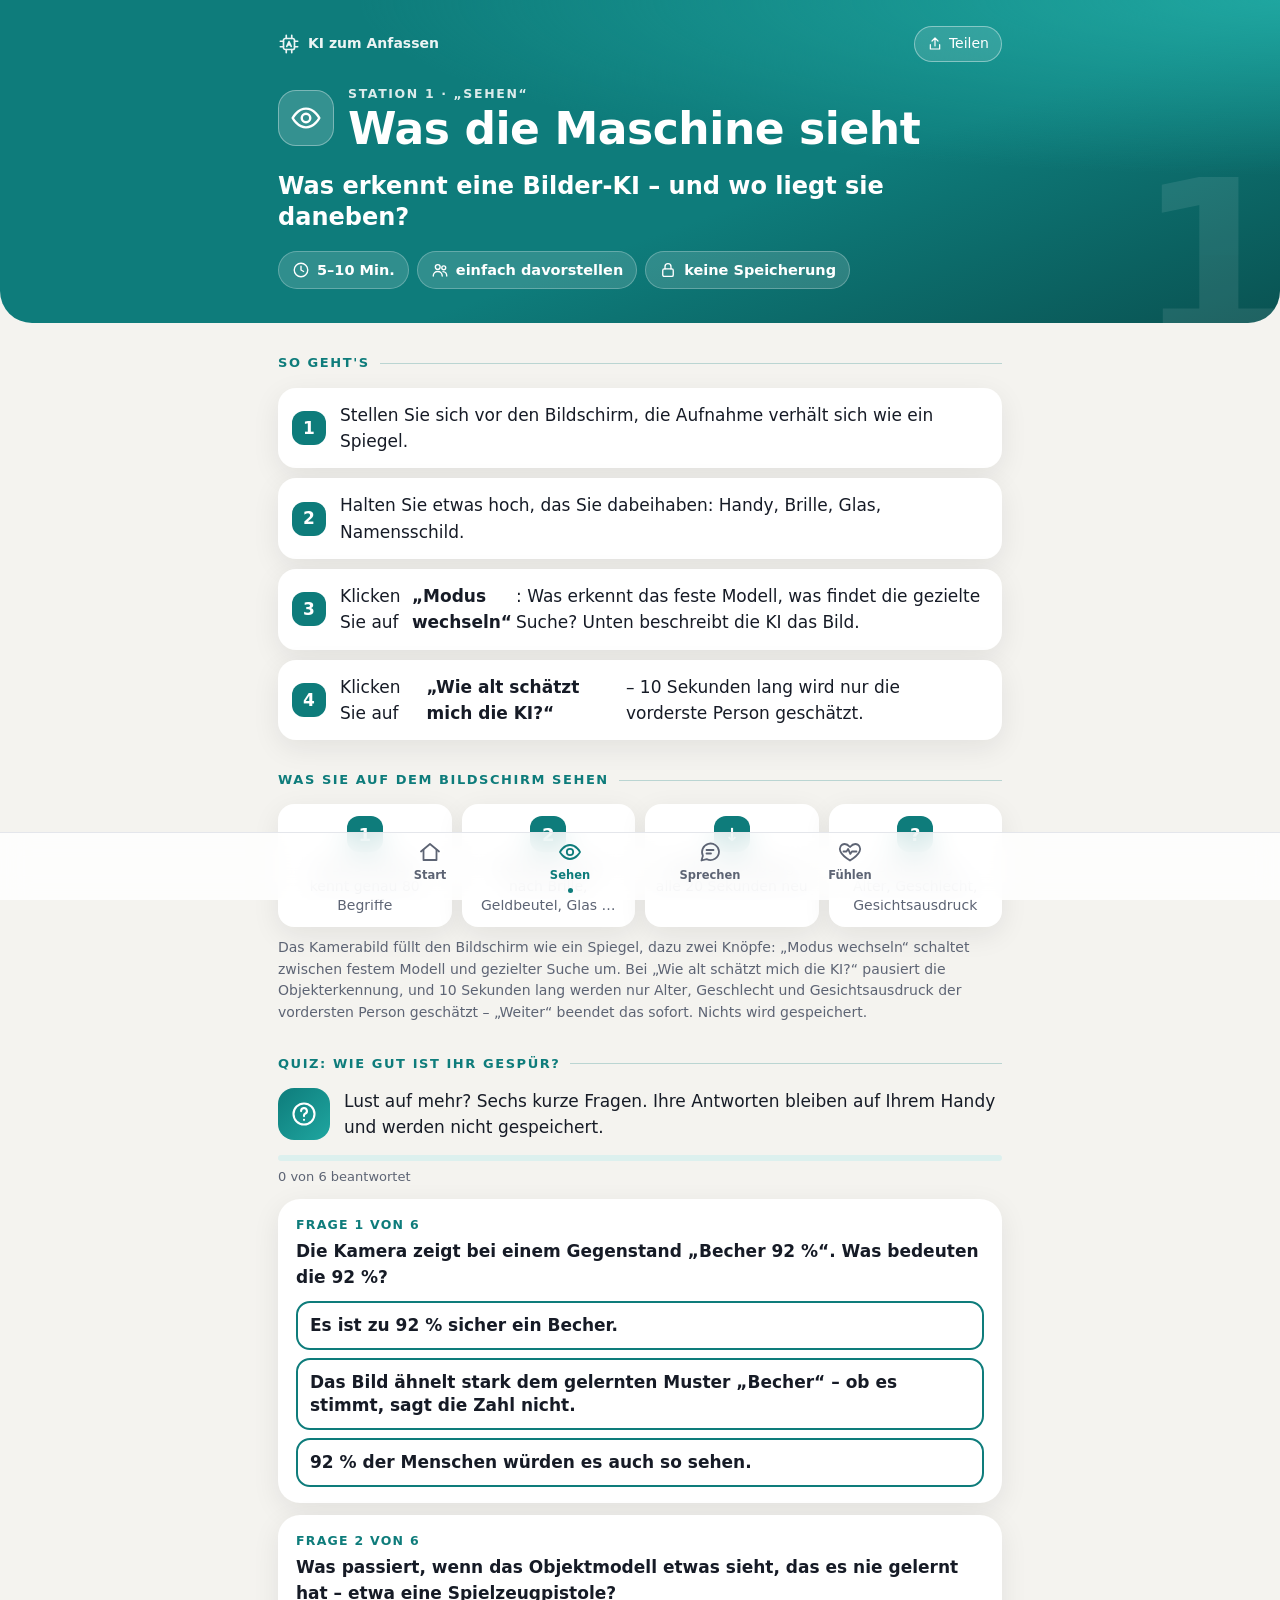
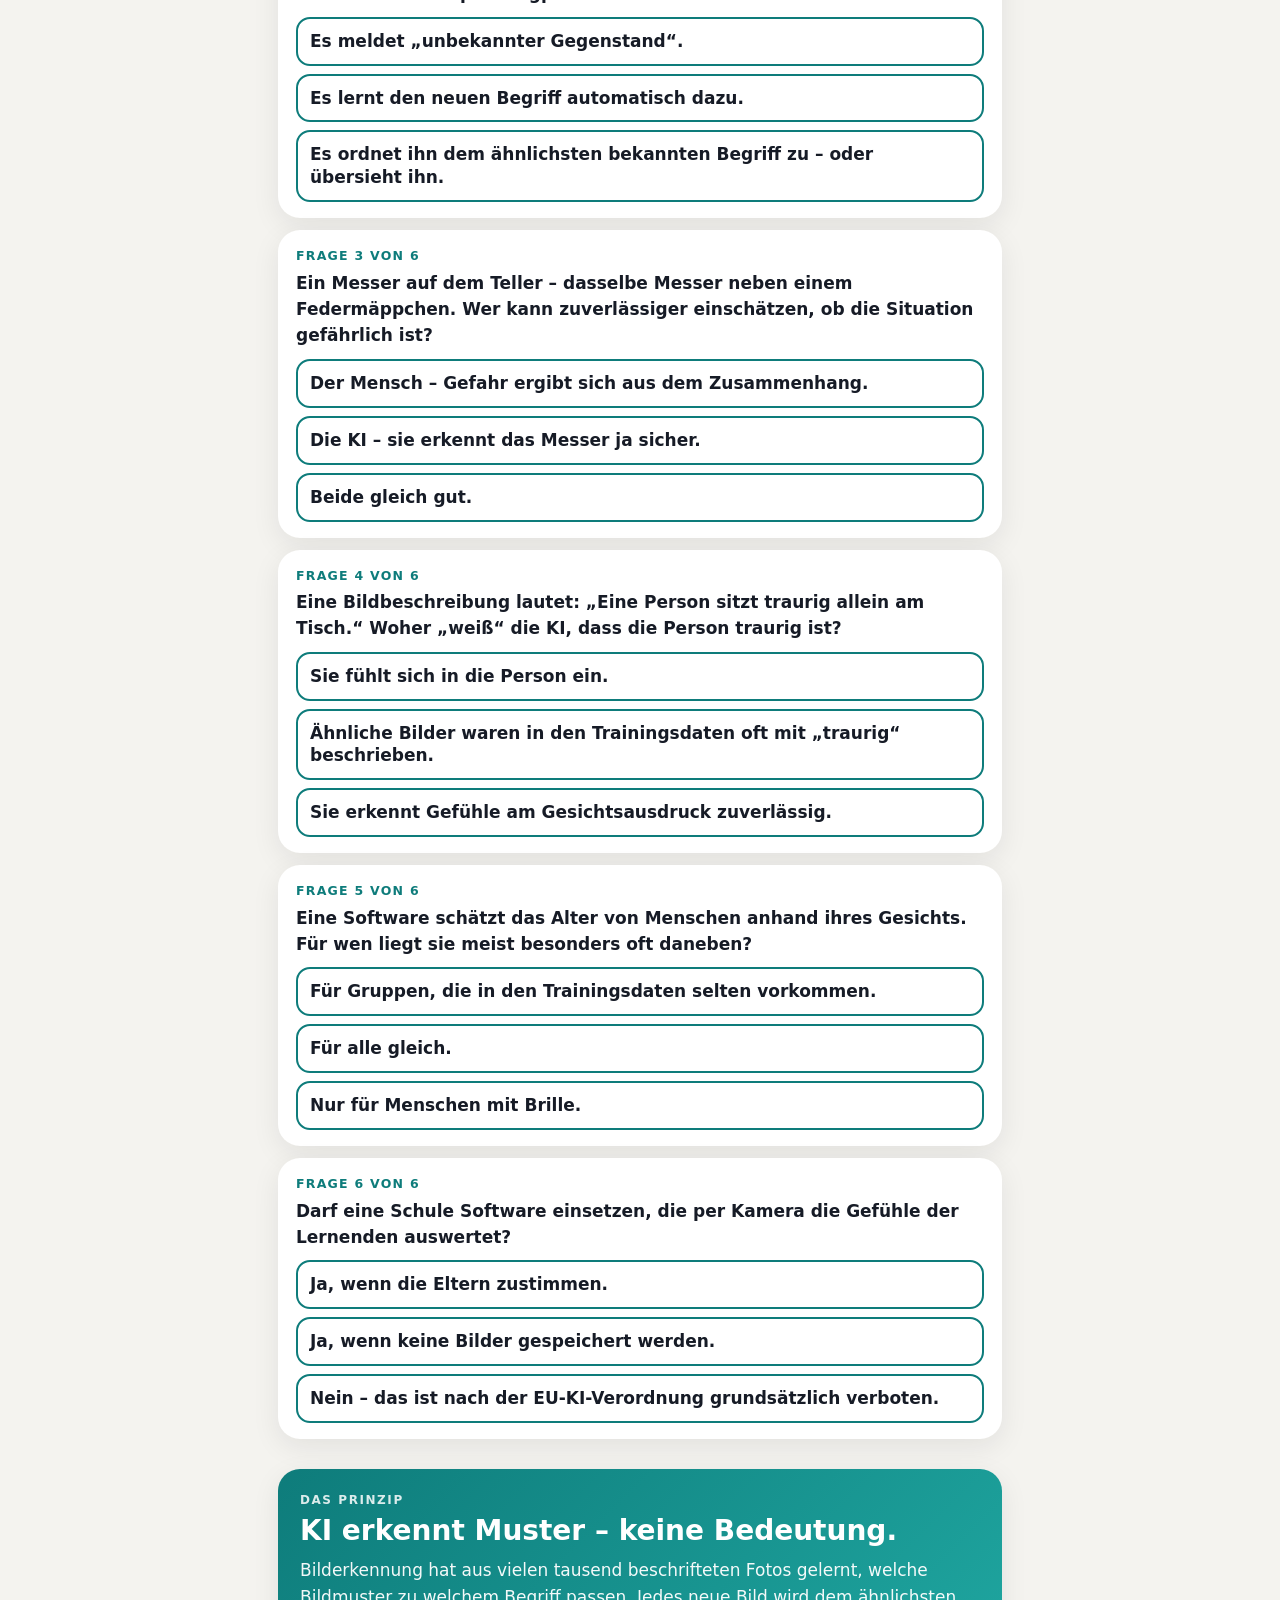
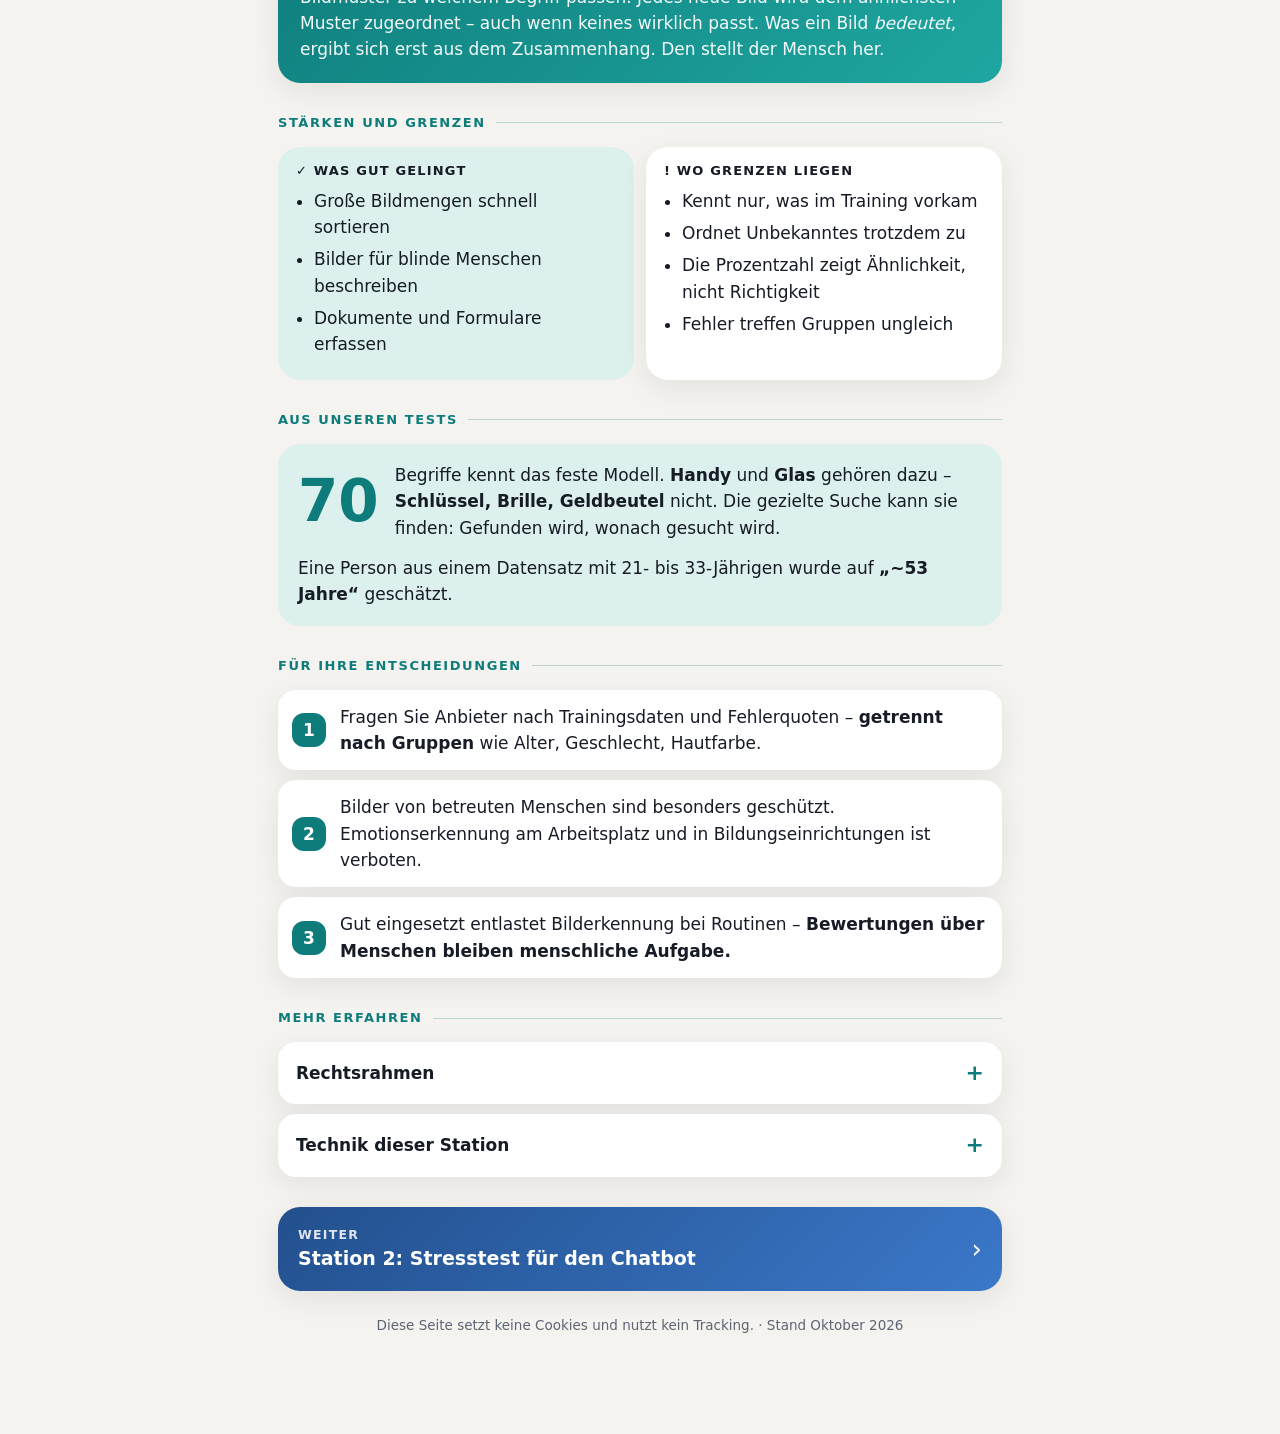
==== commit c387e9eb: "Update list items in station-1.html" ====
--- a/site/station-1.html
+++ b/site/station-1.html
@@ -37,7 +37,7 @@
     <h2>So geht's</h2>
     <ol class="steps">
       <li>Stellen Sie sich vor den Bildschirm, die Aufnahme verhält sich wie ein Spiegel.</li>
-      <li>Halten Sie etwas hoch, das Sie dabeihaben: Handy, Schlüssel, Brille, Glas, Namensschild.</li>
+      <li>Halten Sie etwas hoch, das Sie dabeihaben: Handy, Brille, Glas, Namensschild.</li>
       <li>Klicken Sie auf <b>„Modus wechseln“</b>: Was erkennt das feste Modell, was findet die gezielte Suche? Unten beschreibt die KI das Bild.</li>
       <li>Klicken Sie auf <b>„Wie alt schätzt mich die KI?“</b> – 10 Sekunden lang wird nur die vorderste Person geschätzt.</li>
     </ol>
@@ -47,7 +47,7 @@
     <h2>Was Sie auf dem Bildschirm sehen</h2>
     <div class="modes">
       <div><b>1</b>Festes Modell<br><span class="small muted">kennt genau 80 Begriffe</span></div>
-      <div><b>2</b>Gezielte Suche<br><span class="small muted">nach Schlüssel, Brille, Geldbeutel …</span></div>
+      <div><b>2</b>Gezielte Suche<br><span class="small muted">nach Brille, Geldbeutel, Glas …</span></div>
       <div><b>↓</b>Bildbeschreibung<br><span class="small muted">alle 20 Sekunden neu</span></div>
       <div><b>?</b>Schätzung<br><span class="small muted">Alter, Geschlecht, Gesichtsausdruck</span></div>
     </div>
